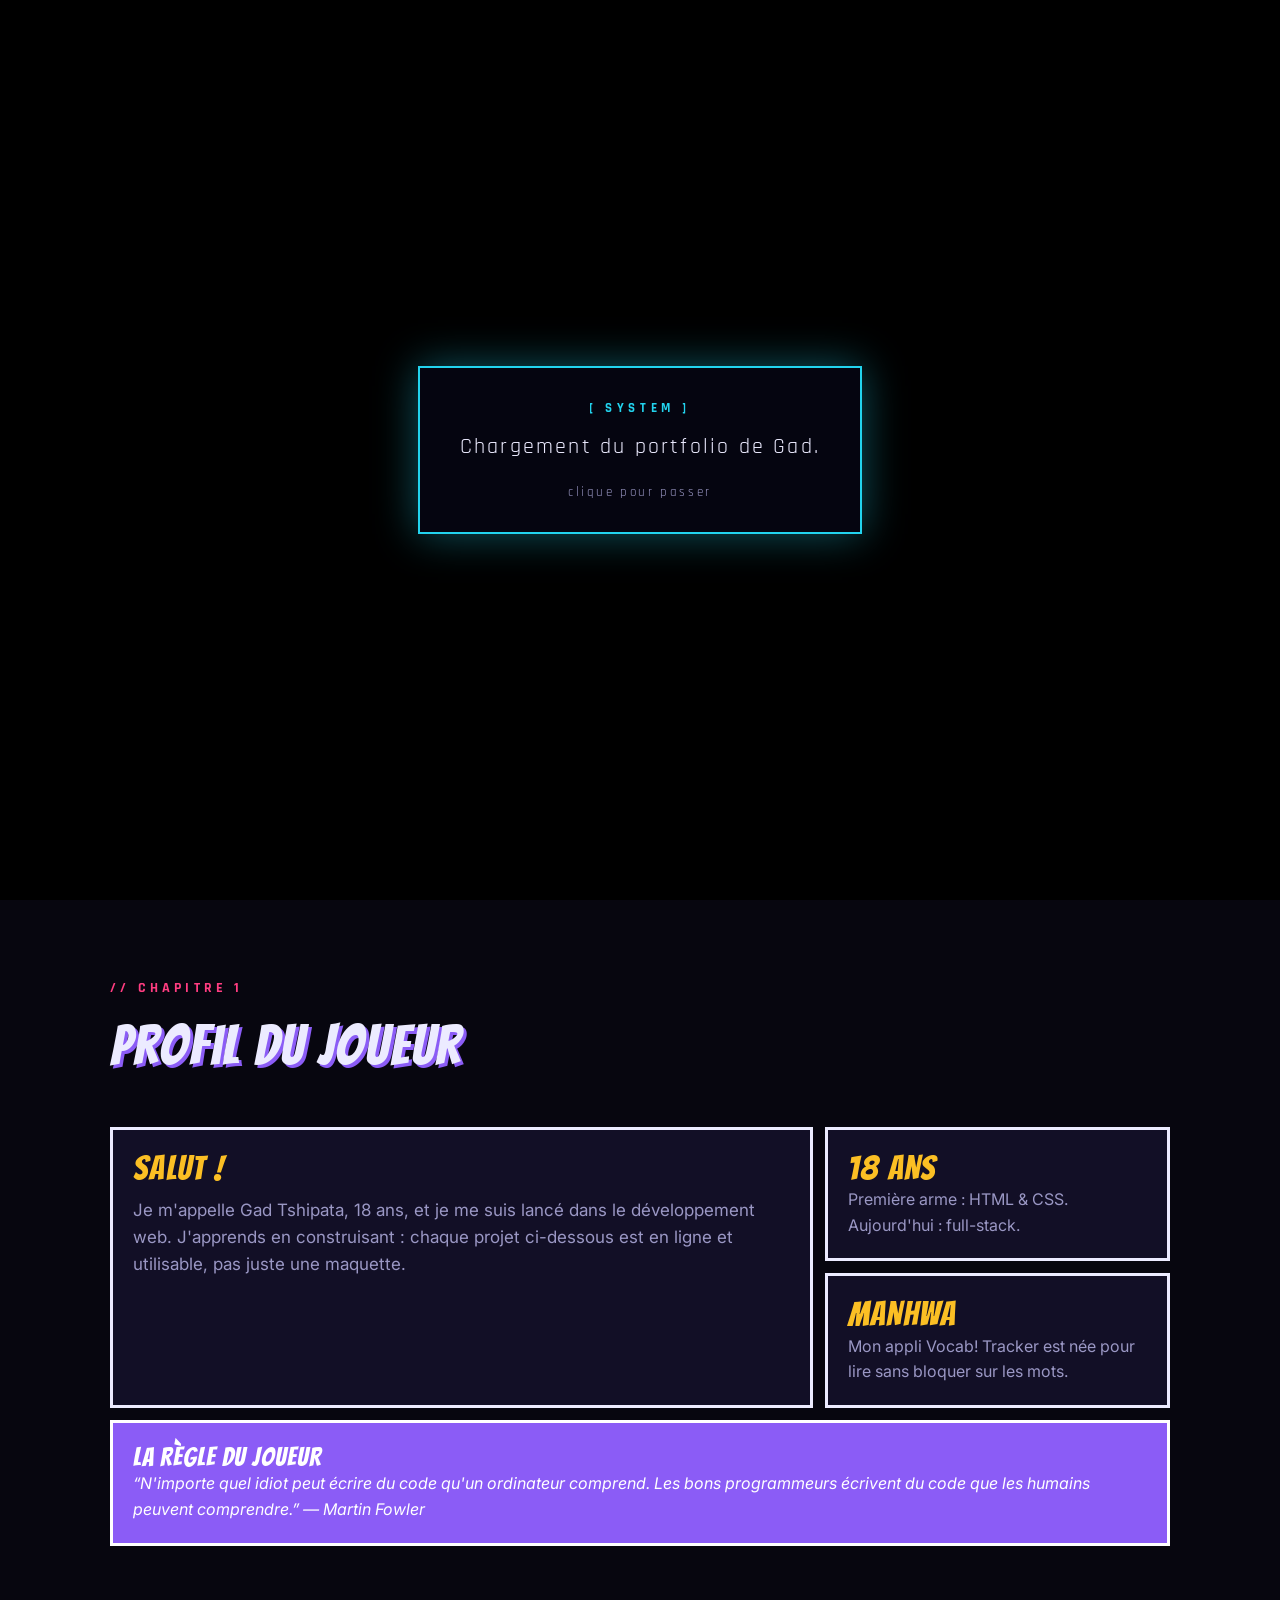
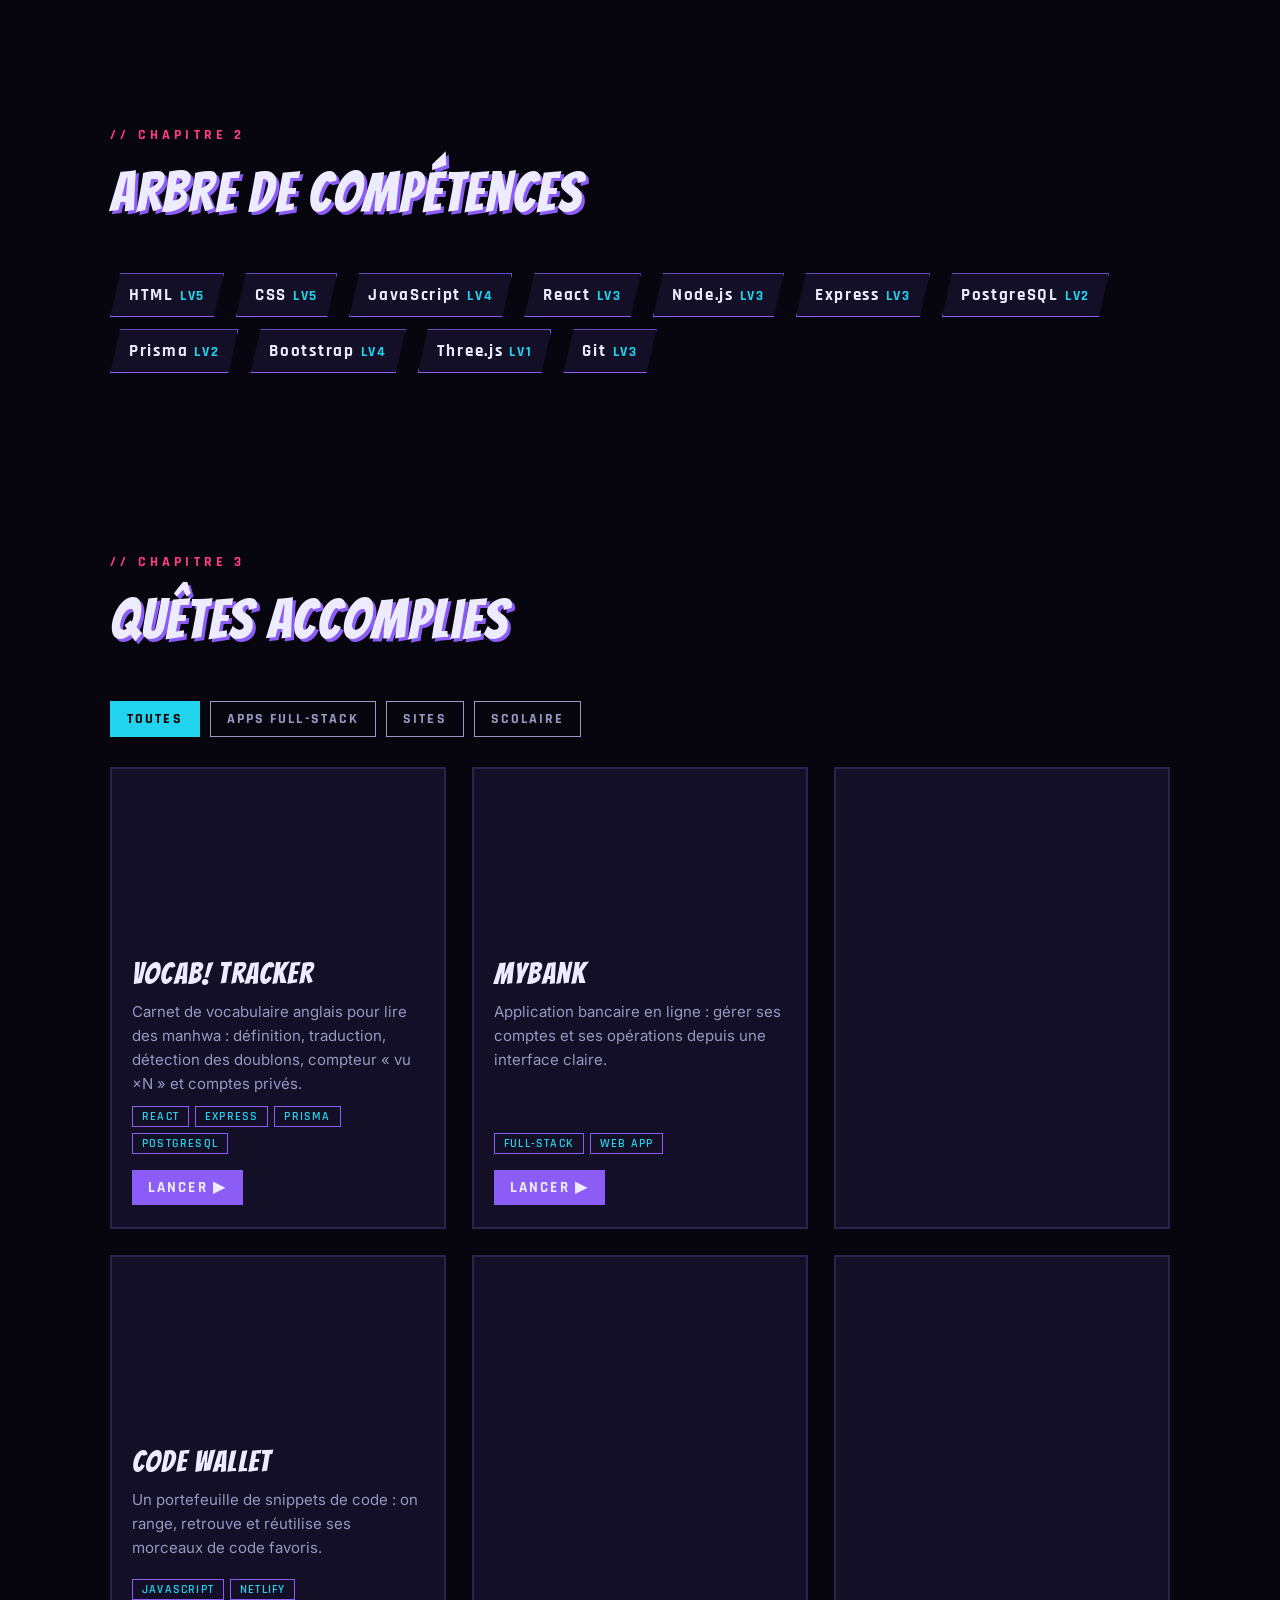
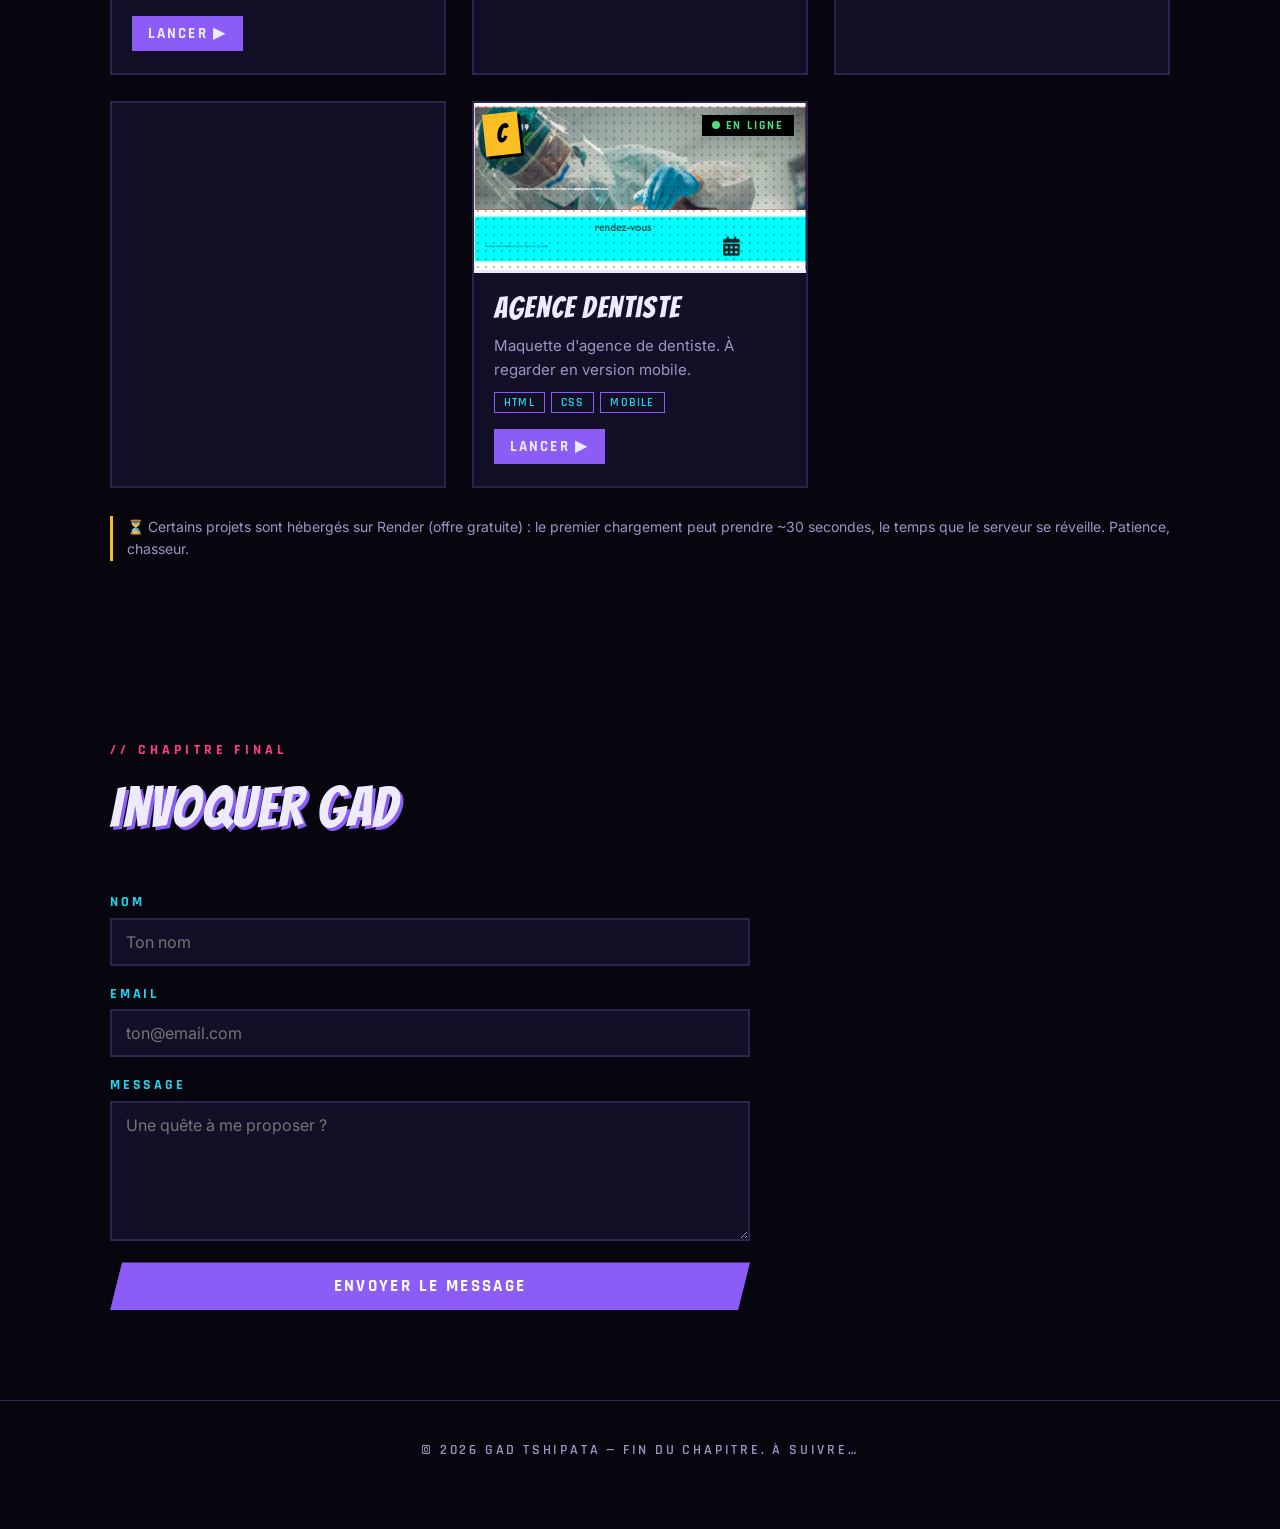
==== portfolio/index.html @ 22d986ee "Add manhwa-style portfolio with live projects Co-Authored-By: Claude Sonnet 5.5 <noreply@anthropic.c" ====
<!DOCTYPE html>
<html lang="fr">
<head>
<meta charset="UTF-8" />
<meta name="viewport" content="width=device-width, initial-scale=1" />
<title>Gad Tshipata — Portfolio</title>
<meta name="description" content="Portfolio de Gad Tshipata, développeur web. Projets en ligne, version manhwa." />
<link rel="preconnect" href="https://fonts.googleapis.com" />
<link href="https://fonts.googleapis.com/css2?family=Bangers&family=Rajdhani:wght@500;600;700&family=Inter:wght@400;500;600&display=swap" rel="stylesheet" />
<style>
:root{
  --bg:#07060f; --bg2:#0d0b1c; --panel:#120f26;
  --violet:#8b5cf6; --cyan:#22d3ee; --pink:#ff3d81; --gold:#fbbf24;
  --ink:#ecebff; --mute:#9a97c4;
  --sfx:'Bangers',cursive; --hud:'Rajdhani',sans-serif; --body:'Inter',system-ui,sans-serif;
}
*{box-sizing:border-box;margin:0;padding:0}
html{scroll-behavior:smooth}
body{background:var(--bg);color:var(--ink);font-family:var(--body);line-height:1.6;overflow-x:hidden}
body::before{ /* halftone */
  content:"";position:fixed;inset:0;z-index:0;pointer-events:none;opacity:.5;
  background:radial-gradient(circle,rgba(139,92,246,.22) 1.2px,transparent 1.6px) 0 0/16px 16px;
  mask-image:radial-gradient(ellipse at 80% 0%,#000,transparent 65%);
  -webkit-mask-image:radial-gradient(ellipse at 80% 0%,#000,transparent 65%);
}
a{color:inherit;text-decoration:none}
main,header,footer{position:relative;z-index:1}
.wrap{max-width:1100px;margin:0 auto;padding:0 20px}

/* XP bar */
#xp{position:fixed;top:0;left:0;height:4px;width:0;z-index:100;background:linear-gradient(90deg,var(--violet),var(--cyan),var(--pink));box-shadow:0 0 12px var(--cyan)}
#lvl{position:fixed;right:14px;bottom:14px;z-index:100;font:700 14px var(--hud);letter-spacing:.1em;padding:6px 12px;background:var(--panel);border:1px solid var(--violet);color:var(--cyan);clip-path:polygon(8px 0,100% 0,100% calc(100% - 8px),calc(100% - 8px) 100%,0 100%,0 8px)}

/* nav */
nav{position:sticky;top:0;z-index:90;backdrop-filter:blur(10px);background:rgba(7,6,15,.75);border-bottom:1px solid rgba(139,92,246,.3)}
nav .wrap{display:flex;justify-content:space-between;align-items:center;height:60px}
.logo{font-family:var(--sfx);font-size:26px;letter-spacing:.05em;color:var(--cyan);text-shadow:2px 2px 0 var(--pink)}
nav ul{display:flex;gap:22px;list-style:none;font:600 15px var(--hud);letter-spacing:.12em;text-transform:uppercase}
nav ul a{color:var(--mute);transition:.2s;padding:4px 0;border-bottom:2px solid transparent}
nav ul a:hover,nav ul a.on{color:var(--ink);border-color:var(--cyan)}
#burger{display:none;background:none;border:1px solid var(--violet);color:var(--ink);padding:6px 12px;font:700 14px var(--hud);cursor:pointer}
@media(max-width:760px){
  #burger{display:block}
  nav ul{display:none;position:absolute;top:60px;left:0;right:0;flex-direction:column;gap:0;background:var(--bg2);border-bottom:1px solid var(--violet)}
  nav ul.open{display:flex}
  nav ul li a{display:block;padding:14px 20px}
}

/* hero */
.hero{min-height:92vh;display:grid;align-items:center;position:relative;overflow:hidden;padding:60px 0}
.speed{position:absolute;inset:-20%;z-index:0;opacity:.35;
  background:repeating-conic-gradient(from 0deg at 70% 45%,transparent 0 3deg,rgba(34,211,238,.18) 3deg 3.6deg,transparent 3.6deg 8deg);
  mask-image:radial-gradient(circle at 70% 45%,transparent 12%,#000 60%);
  -webkit-mask-image:radial-gradient(circle at 70% 45%,transparent 12%,#000 60%);
  animation:spin 90s linear infinite}
@keyframes spin{to{transform:rotate(360deg)}}
.hero .wrap{display:grid;grid-template-columns:1.15fr .85fr;gap:40px;align-items:center;position:relative;z-index:1}
@media(max-width:860px){.hero .wrap{grid-template-columns:1fr}}
.sys{font:700 14px var(--hud);letter-spacing:.2em;color:var(--cyan);margin-bottom:14px;min-height:22px}
.sys::after{content:"▌";animation:blink 1s steps(2) infinite}
@keyframes blink{50%{opacity:0}}
h1{font-family:var(--sfx);font-weight:400;font-size:clamp(44px,8vw,96px);line-height:.95;letter-spacing:.02em;
  text-shadow:4px 4px 0 var(--violet),8px 8px 0 rgba(255,61,129,.6);transform:skew(-4deg)}
h1 em{font-style:normal;color:var(--gold)}
.lead{margin:22px 0 28px;color:var(--mute);font-size:18px;max-width:520px}
.lead b{color:var(--ink)}
.btns{display:flex;gap:14px;flex-wrap:wrap}
.btn{font:700 17px var(--hud);letter-spacing:.14em;text-transform:uppercase;padding:13px 26px;cursor:pointer;border:0;display:inline-block;
  background:var(--violet);color:#fff;clip-path:polygon(12px 0,100% 0,calc(100% - 12px) 100%,0 100%);transition:.2s;position:relative}
.btn:hover{background:var(--pink);transform:translateY(-3px) skew(-3deg)}
.btn.ghost{background:transparent;color:var(--cyan);box-shadow:inset 0 0 0 2px var(--cyan)}
.btn.ghost:hover{background:var(--cyan);color:#000}

/* status window */
.win{background:linear-gradient(160deg,rgba(18,15,38,.95),rgba(10,8,24,.95));border:2px solid var(--cyan);padding:22px;position:relative;
  box-shadow:0 0 30px rgba(34,211,238,.25),inset 0 0 30px rgba(34,211,238,.06);
  clip-path:polygon(18px 0,100% 0,100% calc(100% - 18px),calc(100% - 18px) 100%,0 100%,0 18px)}
.win h3{font:700 15px var(--hud);letter-spacing:.3em;color:var(--cyan);text-align:center;border-bottom:1px solid rgba(34,211,238,.4);padding-bottom:10px;margin-bottom:16px}
.row{display:flex;justify-content:space-between;font:600 16px var(--hud);letter-spacing:.08em;margin:6px 0}
.row span:first-child{color:var(--mute)}
.bar{height:8px;background:#1b1736;margin:4px 0 12px;position:relative;overflow:hidden}
.bar i{position:absolute;inset:0;width:0;background:linear-gradient(90deg,var(--violet),var(--cyan));transition:width 1.4s cubic-bezier(.2,.8,.2,1)}
.win.in .bar i{width:var(--w)}
.rank{position:absolute;top:-2px;right:-2px;background:var(--gold);color:#000;font-family:var(--sfx);font-size:22px;padding:2px 14px 0 20px;clip-path:polygon(10px 0,100% 0,100% 100%,0 100%)}

/* sections */
section{padding:90px 0;position:relative}
.tag{font:700 14px var(--hud);letter-spacing:.3em;color:var(--pink);text-transform:uppercase}
h2{font-family:var(--sfx);font-weight:400;font-size:clamp(34px,5vw,56px);letter-spacing:.03em;margin:4px 0 36px;transform:skew(-3deg);display:inline-block;
  text-shadow:3px 3px 0 var(--violet)}
.reveal{opacity:0;transform:translateY(40px);transition:opacity .7s,transform .7s}
.reveal.in{opacity:1;transform:none}

/* about panel */
.manga{display:grid;grid-template-columns:repeat(6,1fr);grid-auto-rows:minmax(110px,auto);gap:12px}
.pan{background:var(--panel);border:3px solid var(--ink);padding:20px;position:relative;transition:.25s}
.pan:hover{transform:rotate(-.8deg) scale(1.02);border-color:var(--cyan);z-index:2}
.pan.a{grid-column:span 4;grid-row:span 2}
.pan.b{grid-column:span 2}
.pan.c{grid-column:span 2}
.pan.d{grid-column:span 6;background:var(--violet);border-color:#fff}
.pan .sfx{font-family:var(--sfx);font-size:34px;color:var(--gold);letter-spacing:.04em;line-height:1.1}
.pan.d .sfx{color:#fff}
.pan p{color:var(--mute)}
.pan.d p{color:#fff}
.pan.a p{margin-top:10px;font-size:17px}
@media(max-width:760px){.pan.a,.pan.b,.pan.c,.pan.d{grid-column:span 6}}
#quote{font-style:italic}

/* skills */
.skills{display:flex;flex-wrap:wrap;gap:12px}
.sk{font:700 17px var(--hud);letter-spacing:.1em;padding:10px 18px;background:var(--panel);border:1px solid var(--violet);cursor:default;transition:.2s;
  clip-path:polygon(10px 0,100% 0,calc(100% - 10px) 100%,0 100%)}
.sk:hover{background:var(--violet);transform:translateY(-4px) rotate(-2deg);box-shadow:0 8px 0 var(--pink)}
.sk small{color:var(--cyan);margin-left:6px}

/* quests */
.filters{display:flex;gap:10px;flex-wrap:wrap;margin-bottom:30px}
.f{font:700 14px var(--hud);letter-spacing:.15em;text-transform:uppercase;padding:8px 16px;background:none;color:var(--mute);border:1px solid var(--mute);cursor:pointer;transition:.2s}
.f.on,.f:hover{color:#000;background:var(--cyan);border-color:var(--cyan)}
.grid{display:grid;grid-template-columns:repeat(auto-fill,minmax(310px,1fr));gap:26px}
.card{background:var(--panel);border:2px solid #2a2450;position:relative;display:flex;flex-direction:column;transition:transform .15s,border-color .3s,box-shadow .3s;transform-style:preserve-3d}
.card:hover{border-color:var(--cyan);box-shadow:0 0 0 2px var(--cyan),10px 10px 0 var(--violet)}
.card.hide{display:none}
.shot{height:170px;position:relative;overflow:hidden;background:linear-gradient(135deg,var(--c1),var(--c2));display:grid;place-items:center;border-bottom:3px solid var(--ink)}
.shot img{width:100%;height:100%;object-fit:cover;object-position:top;transition:transform .5s}
.card:hover .shot img{transform:scale(1.08)}
.shot .big{font-family:var(--sfx);font-size:72px;color:rgba(255,255,255,.9);text-shadow:4px 4px 0 rgba(0,0,0,.35);transform:skew(-6deg);padding:0 10px;text-align:center;line-height:1}
.shot::after{content:"";position:absolute;inset:0;background:radial-gradient(circle,rgba(0,0,0,.25) 1.2px,transparent 1.6px) 0 0/8px 8px;pointer-events:none}
.rk{position:absolute;top:10px;left:10px;z-index:2;font-family:var(--sfx);font-size:26px;background:var(--gold);color:#000;padding:0 12px;transform:rotate(-6deg);box-shadow:3px 3px 0 #000}
.live{position:absolute;top:12px;right:12px;z-index:2;font:700 12px var(--hud);letter-spacing:.15em;background:#000;color:#4ade80;padding:3px 10px;display:flex;gap:6px;align-items:center}
.live::before{content:"";width:8px;height:8px;border-radius:50%;background:#4ade80;animation:pulse 1.4s infinite}
@keyframes pulse{50%{box-shadow:0 0 0 6px rgba(74,222,128,0);opacity:.5}}
.body{padding:18px 20px 22px;display:flex;flex-direction:column;gap:10px;flex:1}
.body h3{font-family:var(--sfx);font-weight:400;font-size:30px;letter-spacing:.04em;line-height:1.1}
.body p{color:var(--mute);font-size:15px;flex:1}
.chips{display:flex;gap:6px;flex-wrap:wrap}
.chips span{font:600 12px var(--hud);letter-spacing:.1em;padding:2px 9px;border:1px solid var(--violet);color:var(--cyan);text-transform:uppercase}
.go{display:flex;gap:10px;margin-top:6px;flex-wrap:wrap}
.go a{font:700 15px var(--hud);letter-spacing:.14em;text-transform:uppercase;padding:8px 16px;background:var(--violet);transition:.2s}
.go a:hover{background:var(--pink);transform:translateY(-2px)}
.go a.alt{background:transparent;box-shadow:inset 0 0 0 1px var(--mute);color:var(--mute)}
.go a.alt:hover{color:#fff;box-shadow:inset 0 0 0 1px var(--cyan)}
.warn{margin-top:28px;color:var(--mute);font-size:14px;border-left:3px solid var(--gold);padding-left:14px}

/* contact */
form{display:grid;gap:14px;max-width:640px}
label{font:700 14px var(--hud);letter-spacing:.2em;text-transform:uppercase;color:var(--cyan)}
input,textarea{width:100%;background:var(--panel);border:2px solid #2a2450;color:var(--ink);padding:12px 14px;font:16px var(--body);margin-top:4px;transition:.2s}
input:focus,textarea:focus{outline:none;border-color:var(--pink);box-shadow:4px 4px 0 var(--violet)}
textarea{min-height:140px;resize:vertical}

footer{padding:40px 0 70px;text-align:center;color:var(--mute);font:600 14px var(--hud);letter-spacing:.2em;border-top:1px solid rgba(139,92,246,.3)}

/* intro */
#intro{position:fixed;inset:0;z-index:200;background:#000;display:grid;place-items:center;transition:opacity .6s,visibility .6s;cursor:pointer}
#intro.off{opacity:0;visibility:hidden}
#intro .box{border:2px solid var(--cyan);padding:30px 40px;max-width:92vw;text-align:center;font-family:var(--hud);box-shadow:0 0 40px rgba(34,211,238,.4);background:#050510}
#intro .box b{display:block;font-size:13px;letter-spacing:.35em;color:var(--cyan);margin-bottom:12px}
#intro .box p{font-size:22px;letter-spacing:.1em;min-height:34px}
#intro .box small{display:block;margin-top:16px;color:var(--mute);letter-spacing:.2em;font-size:13px}

/* SFX pop & cursor trail */
.pop{position:fixed;z-index:150;pointer-events:none;font-family:var(--sfx);font-size:34px;color:var(--gold);text-shadow:2px 2px 0 var(--pink);animation:pop .8s forwards}
@keyframes pop{0%{transform:translate(-50%,-50%) scale(.3) rotate(-15deg);opacity:1}60%{transform:translate(-50%,-90%) scale(1.3) rotate(8deg)}100%{transform:translate(-50%,-140%) scale(1) rotate(0);opacity:0}}
@media(prefers-reduced-motion:reduce){*{animation:none!important;transition:none!important}.reveal{opacity:1;transform:none}.bar i{width:var(--w)}}
</style>
</head>
<body>

<div id="intro"><div class="box"><b>[ SYSTEM ]</b><p id="introTxt"></p><small>clique pour passer</small></div></div>
<div id="xp"></div>
<div id="lvl">LV. 1</div>

<nav>
  <div class="wrap">
    <a href="#top" class="logo">GAD</a>
    <button id="burger" aria-label="Menu">MENU</button>
    <ul id="menu">
      <li><a href="#about">Profil</a></li>
      <li><a href="#skills">Skills</a></li>
      <li><a href="#quests">Quêtes</a></li>
      <li><a href="#contact">Contact</a></li>
    </ul>
  </div>
</nav>

<header class="hero" id="top">
  <div class="speed"></div>
  <div class="wrap">
    <div>
      <div class="sys" id="sys"></div>
      <h1>Je suis <em>Gad</em>,<br>dev web<br>en <span id="swap">évolution</span></h1>
      <p class="lead">18 ans, développeur web. Je construis des apps <b>React / Node</b> qui tournent vraiment en ligne — et je lis des manhwa entre deux commits.</p>
      <div class="btns">
        <a href="#quests" class="btn">Voir mes quêtes</a>
        <a href="cv/gad.pdf" download class="btn ghost">Télécharger mon CV</a>
      </div>
    </div>
    <aside class="win" id="status">
      <div class="rank">RANK D</div>
      <h3>[ STATUS ]</h3>
      <div class="row"><span>NOM</span><span>Gad Tshipata</span></div>
      <div class="row"><span>CLASSE</span><span>Web Developer</span></div>
      <div class="row"><span>TITRE</span><span>Chasseur de bugs</span></div>
      <div class="row"><span>NIVEAU</span><span id="lvTxt">1</span></div>
      <hr style="border:0;border-top:1px solid rgba(34,211,238,.3);margin:12px 0">
      <div class="row"><span>FRONT-END</span><span>78</span></div><div class="bar"><i style="--w:78%"></i></div>
      <div class="row"><span>BACK-END</span><span>62</span></div><div class="bar"><i style="--w:62%"></i></div>
      <div class="row"><span>DESIGN</span><span>70</span></div><div class="bar"><i style="--w:70%"></i></div>
      <div class="row"><span>ANGLAIS (manhwa)</span><span>85</span></div><div class="bar"><i style="--w:85%"></i></div>
    </aside>
  </div>
</header>

<main>
<section id="about">
  <div class="wrap">
    <div class="tag reveal">// Chapitre 1</div>
    <h2 class="reveal">Profil du joueur</h2>
    <div class="manga reveal">
      <div class="pan a">
        <div class="sfx">SALUT !</div>
        <p>Je m'appelle Gad Tshipata, 18 ans, et je me suis lancé dans le développement web. J'apprends en construisant : chaque projet ci-dessous est en ligne et utilisable, pas juste une maquette.</p>
      </div>
      <div class="pan b"><div class="sfx">18 ANS</div><p>Première arme : HTML & CSS. Aujourd'hui : full-stack.</p></div>
      <div class="pan c"><div class="sfx">MANHWA</div><p>Mon appli Vocab! Tracker est née pour lire sans bloquer sur les mots.</p></div>
      <div class="pan d"><div class="sfx" style="font-size:26px">LA RÈGLE DU JOUEUR</div><p id="quote">“N'importe quel idiot peut écrire du code qu'un ordinateur comprend. Les bons programmeurs écrivent du code que les humains peuvent comprendre.” — Martin Fowler</p></div>
    </div>
  </div>
</section>

<section id="skills">
  <div class="wrap">
    <div class="tag reveal">// Chapitre 2</div>
    <h2 class="reveal">Arbre de compétences</h2>
    <div class="skills reveal">
      <span class="sk">HTML<small>LV5</small></span>
      <span class="sk">CSS<small>LV5</small></span>
      <span class="sk">JavaScript<small>LV4</small></span>
      <span class="sk">React<small>LV3</small></span>
      <span class="sk">Node.js<small>LV3</small></span>
      <span class="sk">Express<small>LV3</small></span>
      <span class="sk">PostgreSQL<small>LV2</small></span>
      <span class="sk">Prisma<small>LV2</small></span>
      <span class="sk">Bootstrap<small>LV4</small></span>
      <span class="sk">Three.js<small>LV1</small></span>
      <span class="sk">Git<small>LV3</small></span>
    </div>
  </div>
</section>

<section id="quests">
  <div class="wrap">
    <div class="tag reveal">// Chapitre 3</div>
    <h2 class="reveal">Quêtes accomplies</h2>
    <div class="filters reveal" id="filters">
      <button class="f on" data-f="all">Toutes</button>
      <button class="f" data-f="app">Apps full-stack</button>
      <button class="f" data-f="site">Sites</button>
      <button class="f" data-f="school">Scolaire</button>
    </div>
    <div class="grid" id="grid"></div>
    <p class="warn">⏳ Certains projets sont hébergés sur Render (offre gratuite) : le premier chargement peut prendre ~30 secondes, le temps que le serveur se réveille. Patience, chasseur.</p>
  </div>
</section>

<section id="contact">
  <div class="wrap">
    <div class="tag reveal">// Chapitre final</div>
    <h2 class="reveal">Invoquer Gad</h2>
    <form class="reveal" id="form">
      <div><label for="n">Nom</label><input id="n" required placeholder="Ton nom" /></div>
      <div><label for="m">Email</label><input id="m" type="email" required placeholder="ton@email.com" /></div>
      <div><label for="t">Message</label><textarea id="t" required placeholder="Une quête à me proposer ?"></textarea></div>
      <button class="btn" type="submit">Envoyer le message</button>
    </form>
  </div>
</section>
</main>

<footer>© 2026 GAD TSHIPATA — FIN DU CHAPITRE. À SUIVRE…</footer>

<script>
/* ---- DATA : ajoute un projet ici ---- */
const PROJECTS=[
  {name:"Vocab! Tracker",rank:"A",cat:"app",c:["#7c3aed","#22d3ee"],big:"VOCAB!",
   desc:"Carnet de vocabulaire anglais pour lire des manhwa : définition, traduction, détection des doublons, compteur « vu ×N » et comptes privés.",
   tags:["React","Express","Prisma","PostgreSQL"],live:"https://vocab-tracker-jejp.onrender.com"},
  {name:"myBank",rank:"A",cat:"app",c:["#0ea5e9","#1e3a8a"],big:"MYBANK",
   desc:"Application bancaire en ligne : gérer ses comptes et ses opérations depuis une interface claire.",
   tags:["Full-stack","Web app"],live:"https://mybank-iq0a.onrender.com"},
  {name:"RecetteBuddy",rank:"A",cat:"app",c:["#f97316","#ff3d81"],big:"RECETTE\nBUDDY",
   desc:"Mon projet final 2025 : une appli de recettes pour cuisiner avec un compagnon de route.",
   tags:["Projet final","Web app"],live:"https://projetfinal2025.onrender.com"},
  {name:"Code Wallet",rank:"B",cat:"app",c:["#10b981","#064e3b"],big:"SNIP\nBOX",
   desc:"Un portefeuille de snippets de code : on range, retrouve et réutilise ses morceaux de code favoris.",
   tags:["JavaScript","Netlify"],live:"https://snipboxee.netlify.app/"},
  {name:"Boutique Pierre de Maere",rank:"B",cat:"site",c:["#ec4899","#4c1d95"],big:"SHOP",
   desc:"Site de boutique pour l'artiste Pierre de Maere : vitrine produits au look soigné.",
   tags:["HTML","CSS","JS","Netlify"],live:"https://site-www.netlify.app/"},
  {name:"Projet Bootstrap",rank:"C",cat:"school",img:"img/boostrap.png",
   desc:"Premier donjon : une page responsive construite avec Bootstrap en cours.",
   tags:["Bootstrap","Responsive"],live:"https://projet-boostrap-gad.netlify.app/"},
  {name:"Projet Grid",rank:"C",cat:"school",img:"img/grid.png",
   desc:"Mise en page CSS Grid. À regarder en version desktop.",
   tags:["CSS Grid"],live:"https://dossier-grid-gad.netlify.app/"},
  {name:"Agence Dentiste",rank:"C",cat:"school",img:"img/dentist.png",
   desc:"Maquette d'agence de dentiste. À regarder en version mobile.",
   tags:["HTML","CSS","Mobile"],live:"https://dossie-dentiste.netlify.app/"}
];
const $=s=>document.querySelector(s), $$=s=>[...document.querySelectorAll(s)];

/* cards */
const grid=$('#grid');
grid.innerHTML=PROJECTS.map(p=>`
<article class="card reveal" data-cat="${p.cat}" style="${p.c?`--c1:${p.c[0]};--c2:${p.c[1]}`:''}">
  <div class="shot"><span class="rk">${p.rank}</span><span class="live">EN LIGNE</span>
    ${p.img?`<img src="${p.img}" alt="Capture de ${p.name}" loading="lazy">`:`<div class="big">${p.big.replace(/\n/g,'<br>')}</div>`}
  </div>
  <div class="body"><h3>${p.name}</h3><p>${p.desc}</p>
    <div class="chips">${p.tags.map(t=>`<span>${t}</span>`).join('')}</div>
    <div class="go"><a href="${p.live}" target="_blank" rel="noopener">Lancer ▶</a></div>
  </div>
</article>`).join('');

/* filters */
$('#filters').addEventListener('click',e=>{
  const b=e.target.closest('.f');if(!b)return;
  $$('.f').forEach(x=>x.classList.toggle('on',x===b));
  $$('.card').forEach(c=>c.classList.toggle('hide',b.dataset.f!=='all'&&c.dataset.cat!==b.dataset.f));
});

/* 3D tilt */
$$('.card').forEach(c=>{
  c.addEventListener('mousemove',e=>{const r=c.getBoundingClientRect();
    const x=(e.clientX-r.left)/r.width-.5,y=(e.clientY-r.top)/r.height-.5;
    c.style.transform=`perspective(800px) rotateY(${x*8}deg) rotateX(${-y*8}deg) translateY(-4px)`});
  c.addEventListener('mouseleave',()=>c.style.transform='');
});

/* reveal + status bars */
const io=new IntersectionObserver(es=>es.forEach(e=>{if(e.isIntersecting){e.target.classList.add('in');io.unobserve(e.target)}}),{threshold:.15});
$$('.reveal').forEach(el=>io.observe(el));
setTimeout(()=>$('#status').classList.add('in'),400);

/* typewriter helper */
function type(el,txt,speed=35){return new Promise(r=>{let i=0;el.textContent='';const t=setInterval(()=>{el.textContent+=txt[i++];if(i>=txt.length){clearInterval(t);r()}},speed)})}

/* intro */
const intro=$('#intro');
let skipped=false;
function closeIntro(){intro.classList.add('off');skipped=true;heroType()}
intro.addEventListener('click',closeIntro);
(async()=>{
  let seen=false;try{seen=sessionStorage.getItem('seen')}catch(e){}
  if(seen){intro.classList.add('off');heroType();return}
  try{sessionStorage.setItem('seen','1')}catch(e){}
  await type($('#introTxt'),'Un nouveau joueur a été détecté…',40);
  await new Promise(r=>setTimeout(r,500));
  if(!skipped)await type($('#introTxt'),'Chargement du portfolio de Gad.',40);
  await new Promise(r=>setTimeout(r,500));
  if(!skipped)closeIntro();
})();
let heroDone=false;
function heroType(){if(heroDone)return;heroDone=true;type($('#sys'),'[SYSTEM] Joueur détecté : GAD — 5 quêtes actives',28)}

/* rotating word */
const words=['évolution','mode éveillé','niveau sup','full-stack','manhwa mode'];let wi=0;
setInterval(()=>{wi=(wi+1)%words.length;$('#swap').textContent=words[wi]},2200);

/* scroll : xp, level, active nav */
const secs=$$('section[id]'),links=$$('nav ul a');
function onScroll(){
  const h=document.documentElement,p=h.scrollTop/(h.scrollHeight-h.clientHeight||1);
  $('#xp').style.width=(p*100)+'%';
  const lv=1+Math.floor(p*99);$('#lvl').textContent='LV. '+lv;$('#lvTxt').textContent=lv;
  let cur='';secs.forEach(s=>{if(s.getBoundingClientRect().top<innerHeight*.4)cur=s.id});
  links.forEach(a=>a.classList.toggle('on',a.getAttribute('href')==='#'+cur));
}
addEventListener('scroll',onScroll,{passive:true});onScroll();

/* burger */
$('#burger').onclick=()=>$('#menu').classList.toggle('open');
$$('#menu a').forEach(a=>a.onclick=()=>$('#menu').classList.remove('open'));

/* SFX on click */
const sfx=['BOOM!','ZAP!','POW!','DON!','SWISH!'];
addEventListener('click',e=>{
  if(e.target.closest('#intro,input,textarea'))return;
  const s=document.createElement('div');s.className='pop';s.textContent=sfx[Math.random()*sfx.length|0];
  s.style.left=e.clientX+'px';s.style.top=e.clientY+'px';document.body.appendChild(s);setTimeout(()=>s.remove(),800);
});

/* contact → mailto */
$('#form').addEventListener('submit',e=>{
  e.preventDefault();
  const n=$('#n').value,m=$('#m').value,t=$('#t').value;
  location.href='mailto:gadtshipata871@gmail.com?subject='+encodeURIComponent('Portfolio — message de '+n)+'&body='+encodeURIComponent(t+'\n\n'+n+' ('+m+')');
});

/* Konami */
let k=[],code='ArrowUpArrowUpArrowDownArrowDownArrowLeftArrowRightArrowLeftArrowRightba';
addEventListener('keydown',e=>{k.push(e.key);k=k.slice(-10);if(k.join('')===code){
  document.documentElement.style.filter='hue-rotate(140deg)';$('#sys').textContent='[SYSTEM] MODE SHADOW MONARCH ACTIVÉ';}});
</script>
</body>
</html>
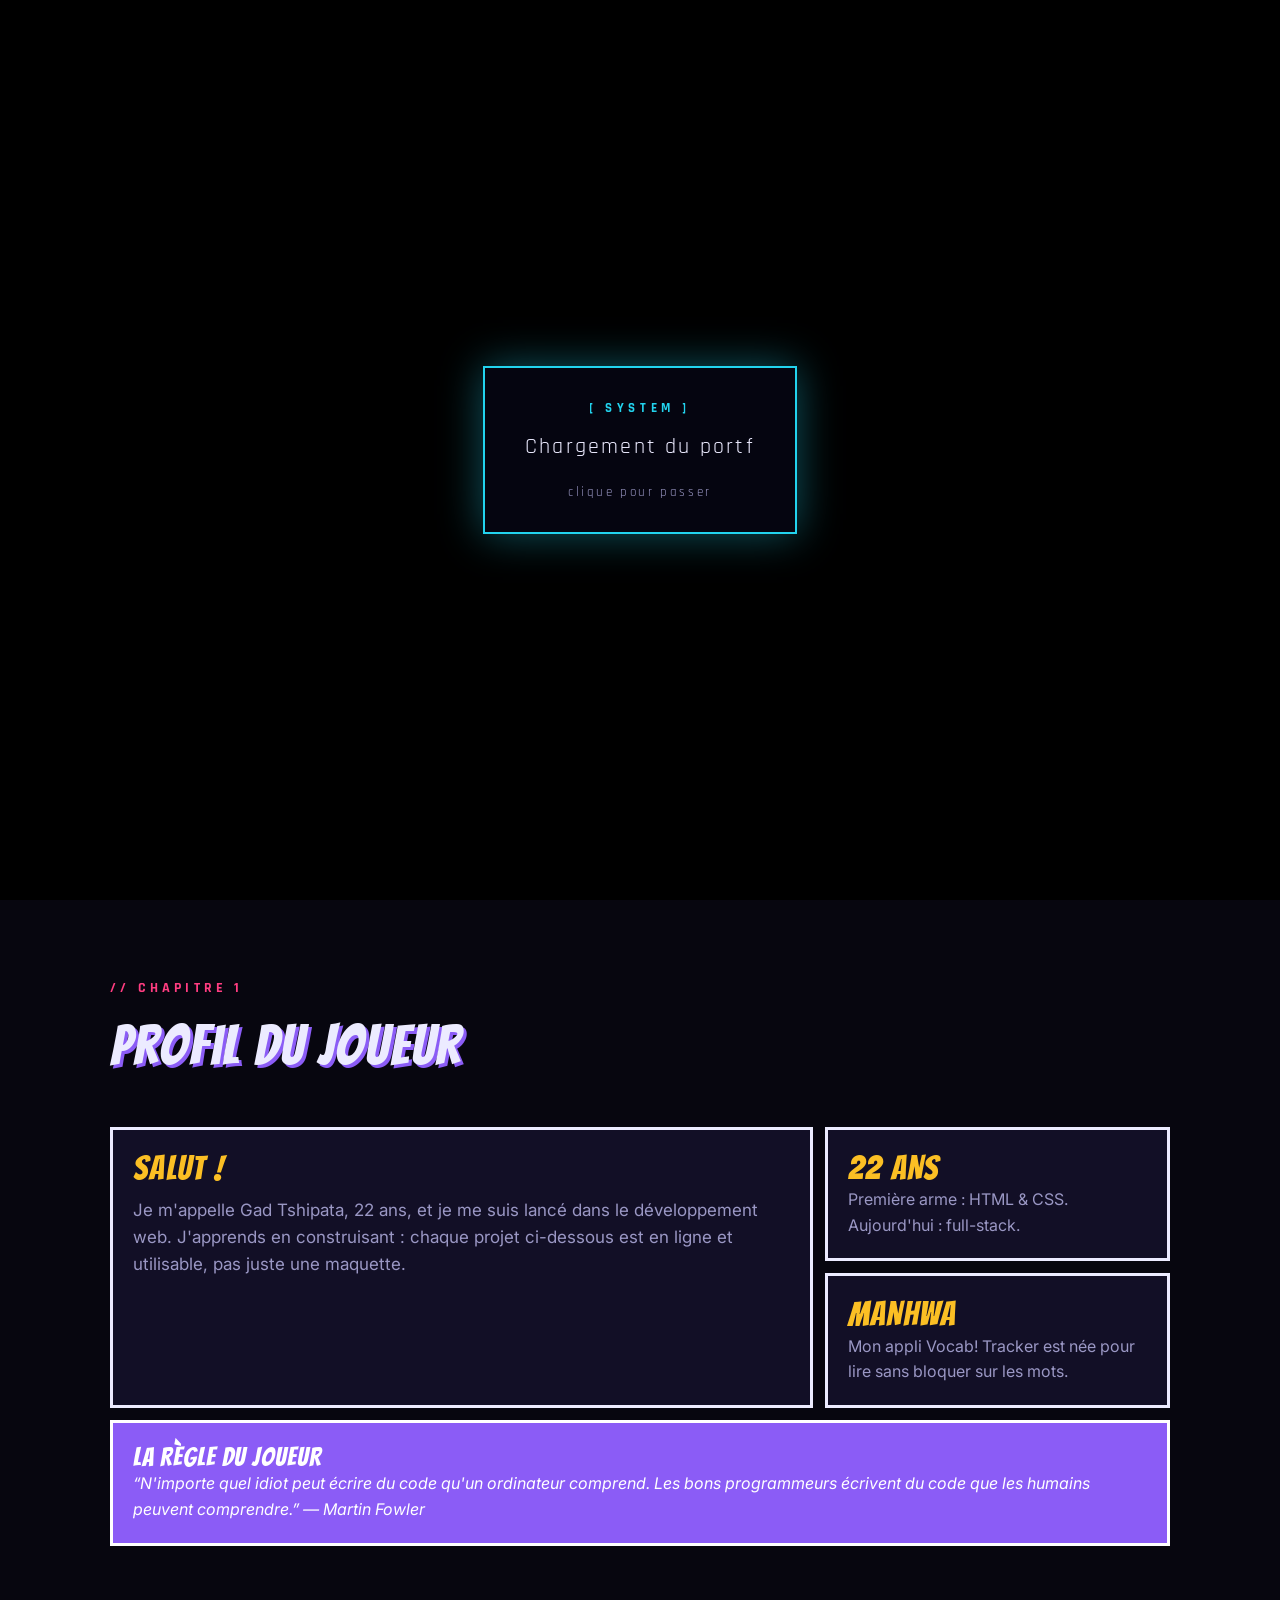
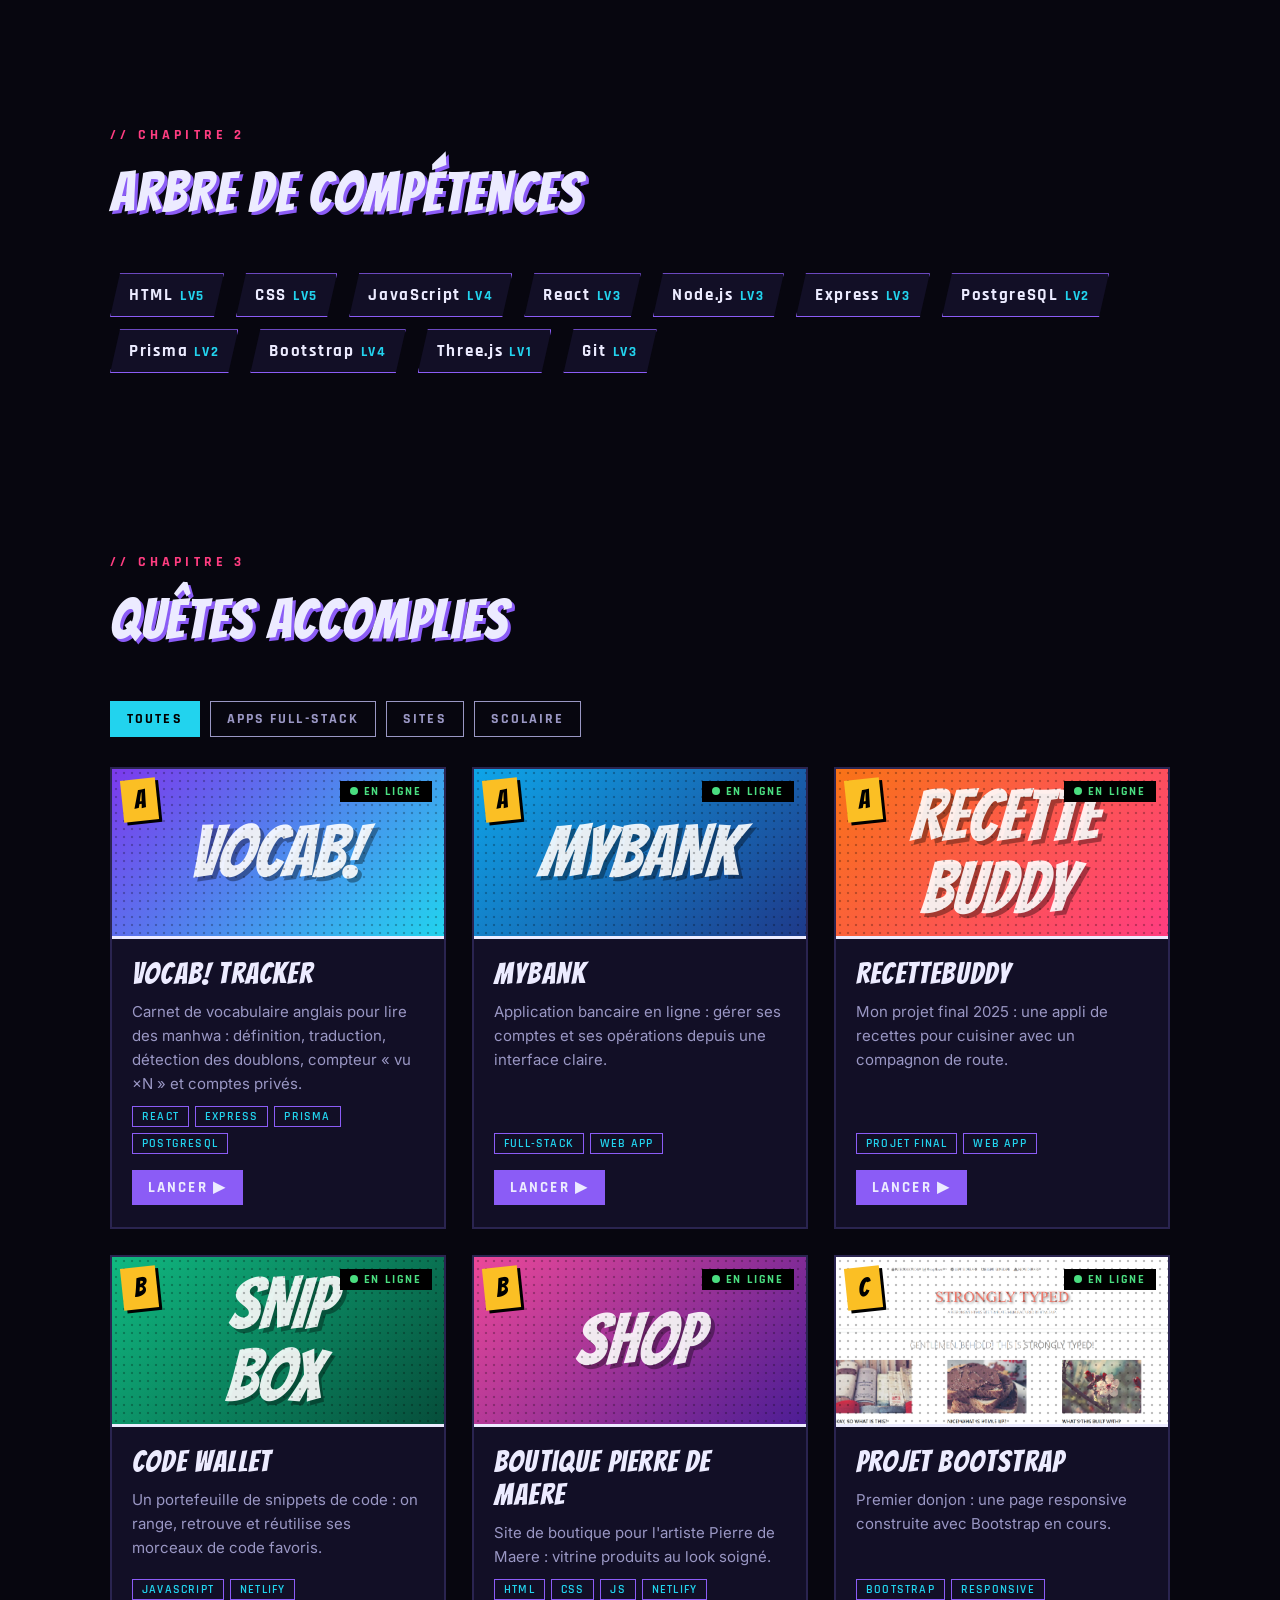
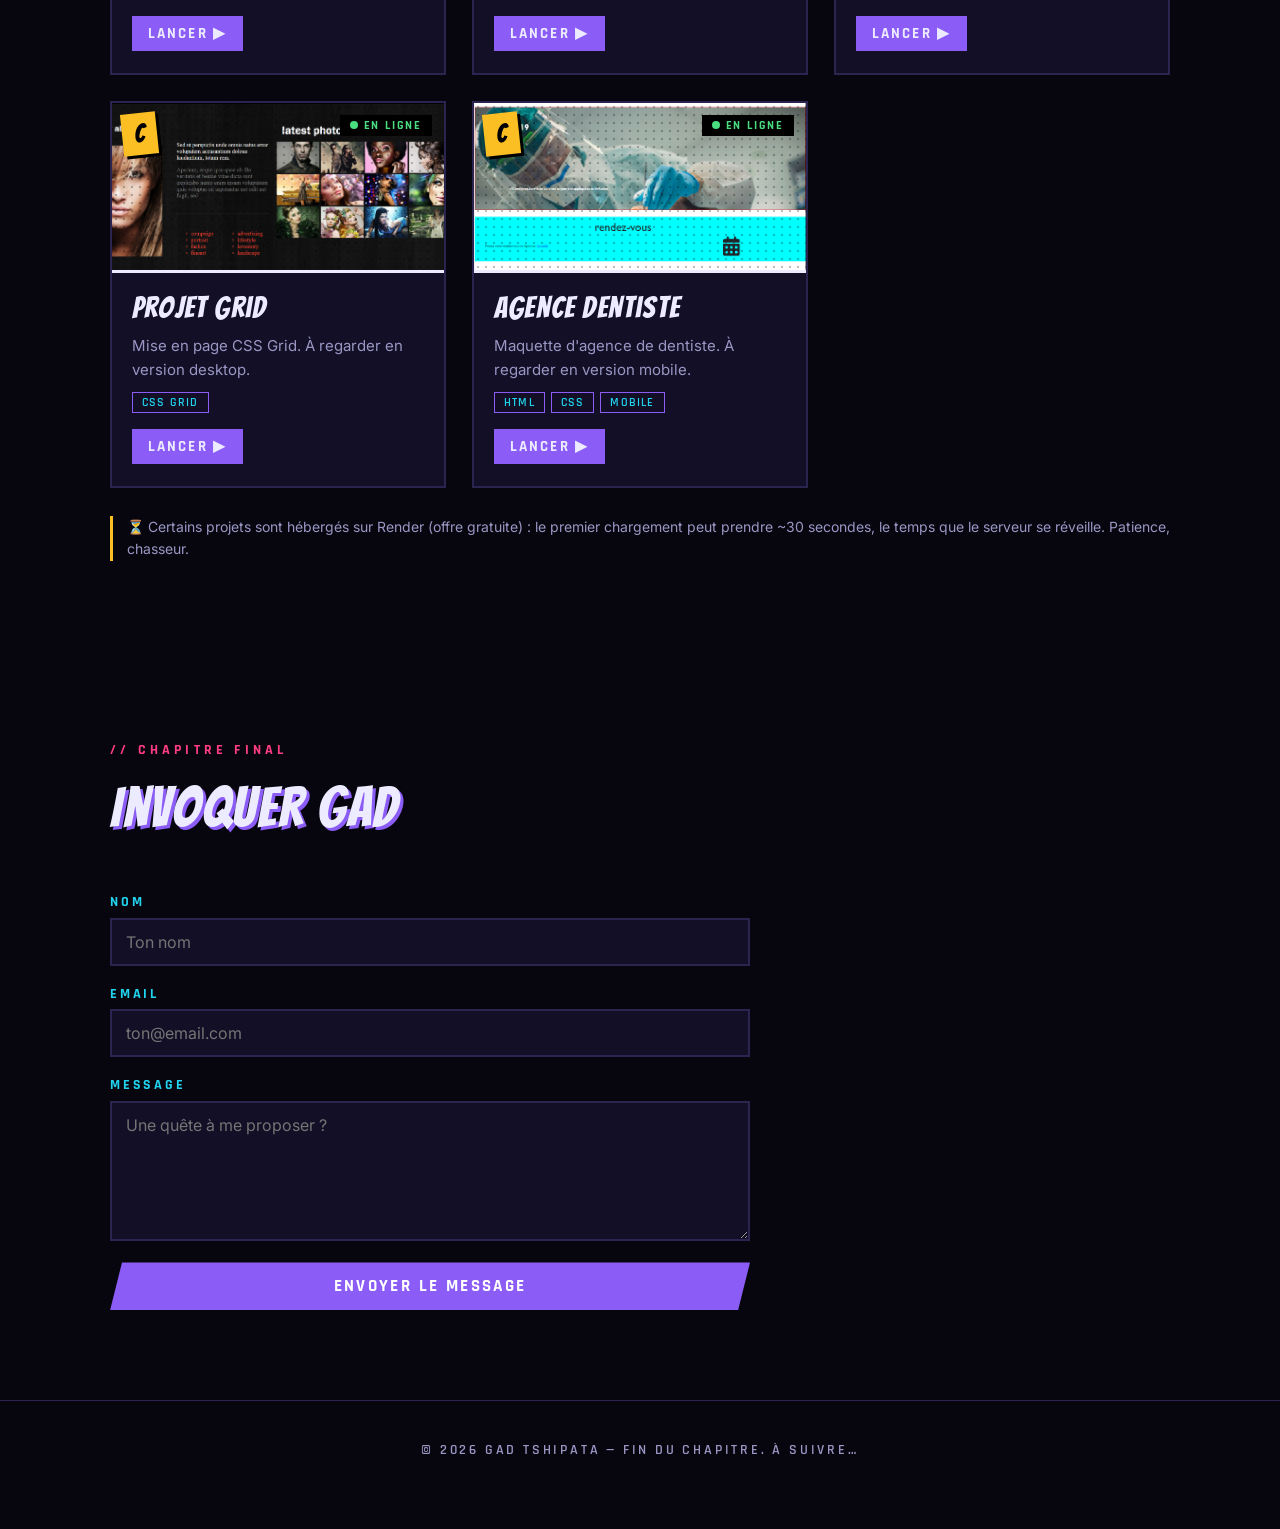
==== commit 2f209fd0: "Update age to 22 Co-Authored-By: Claude Sonnet 5.5 <noreply@anthropic.com>" ====
--- a/portfolio/index.html
+++ b/portfolio/index.html
@@ -191,7 +191,7 @@
     <div>
       <div class="sys" id="sys"></div>
       <h1>Je suis <em>Gad</em>,<br>dev web<br>en <span id="swap">évolution</span></h1>
-      <p class="lead">18 ans, développeur web. Je construis des apps <b>React / Node</b> qui tournent vraiment en ligne — et je lis des manhwa entre deux commits.</p>
+      <p class="lead">22 ans, développeur web. Je construis des apps <b>React / Node</b> qui tournent vraiment en ligne — et je lis des manhwa entre deux commits.</p>
       <div class="btns">
         <a href="#quests" class="btn">Voir mes quêtes</a>
         <a href="cv/gad.pdf" download class="btn ghost">Télécharger mon CV</a>
@@ -221,9 +221,9 @@
     <div class="manga reveal">
       <div class="pan a">
         <div class="sfx">SALUT !</div>
-        <p>Je m'appelle Gad Tshipata, 18 ans, et je me suis lancé dans le développement web. J'apprends en construisant : chaque projet ci-dessous est en ligne et utilisable, pas juste une maquette.</p>
+        <p>Je m'appelle Gad Tshipata, 22 ans, et je me suis lancé dans le développement web. J'apprends en construisant : chaque projet ci-dessous est en ligne et utilisable, pas juste une maquette.</p>
       </div>
-      <div class="pan b"><div class="sfx">18 ANS</div><p>Première arme : HTML & CSS. Aujourd'hui : full-stack.</p></div>
+      <div class="pan b"><div class="sfx">22 ANS</div><p>Première arme : HTML & CSS. Aujourd'hui : full-stack.</p></div>
       <div class="pan c"><div class="sfx">MANHWA</div><p>Mon appli Vocab! Tracker est née pour lire sans bloquer sur les mots.</p></div>
       <div class="pan d"><div class="sfx" style="font-size:26px">LA RÈGLE DU JOUEUR</div><p id="quote">“N'importe quel idiot peut écrire du code qu'un ordinateur comprend. Les bons programmeurs écrivent du code que les humains peuvent comprendre.” — Martin Fowler</p></div>
     </div>
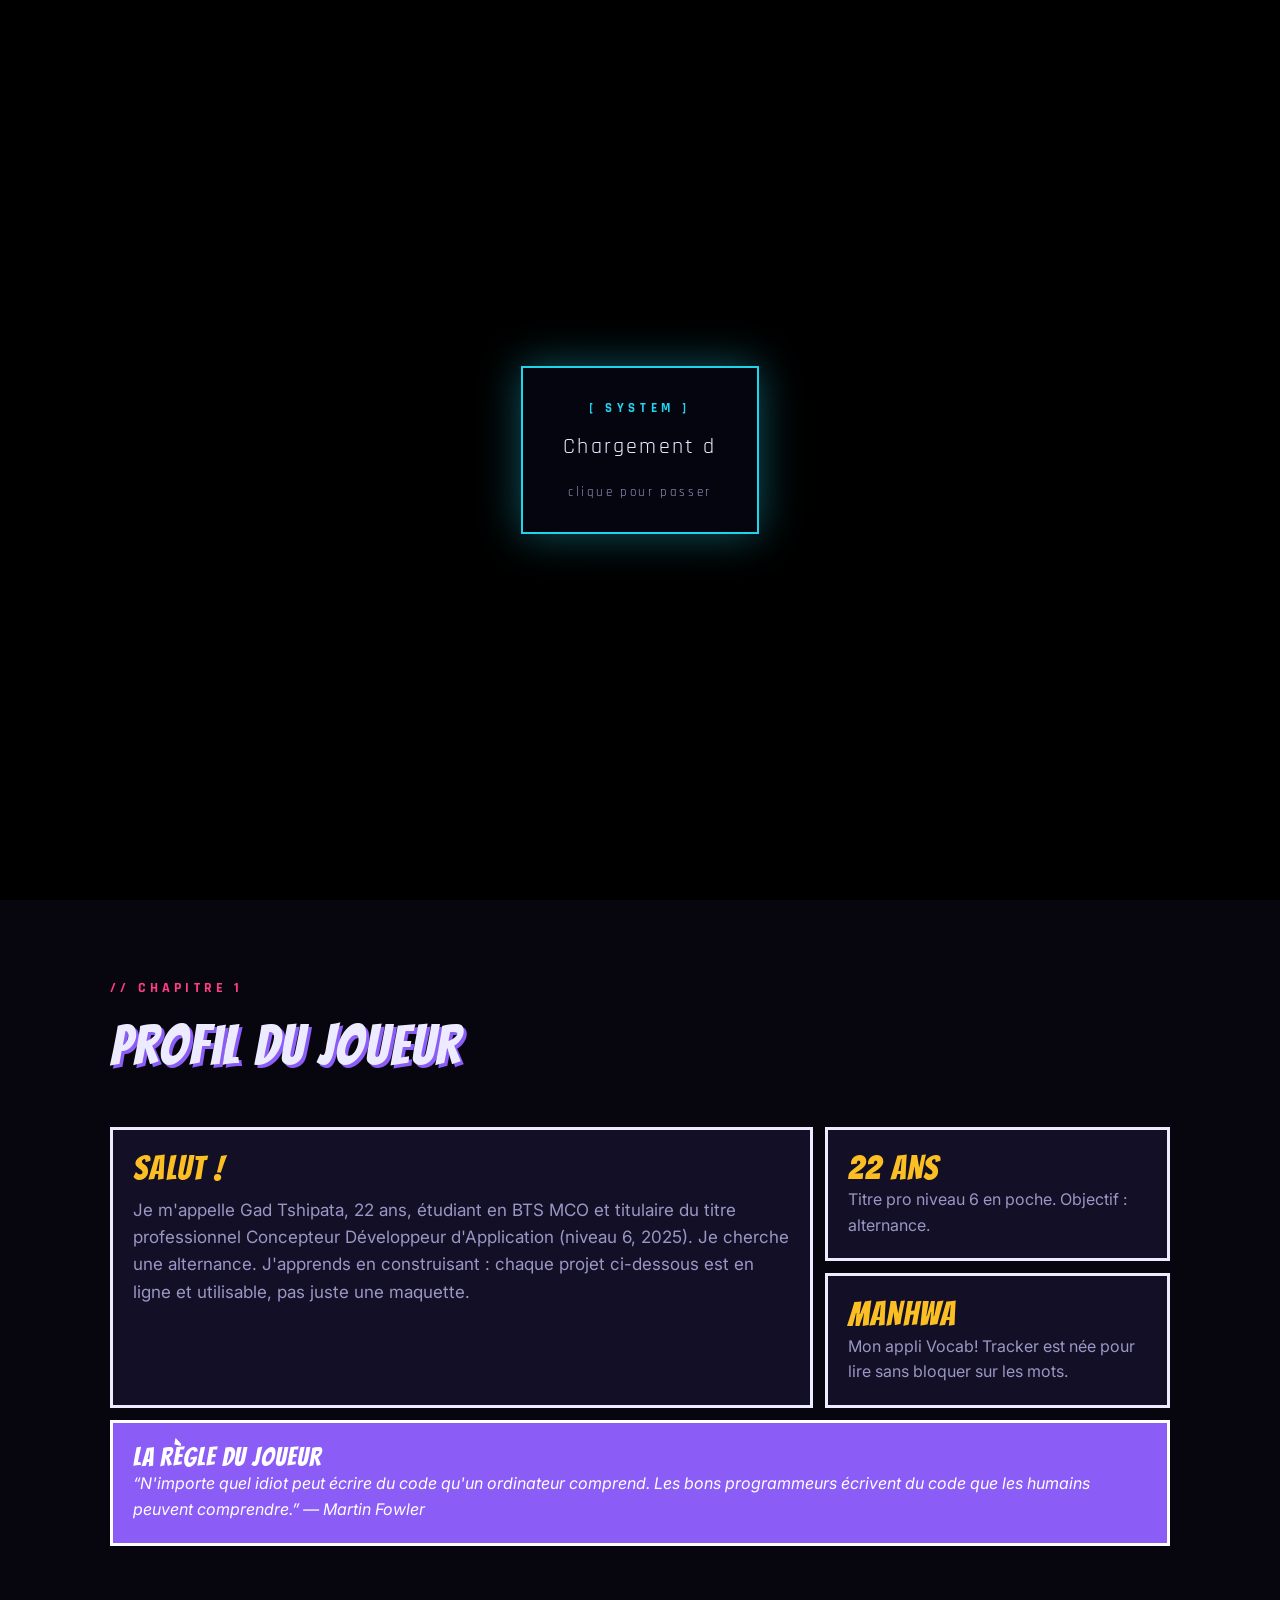
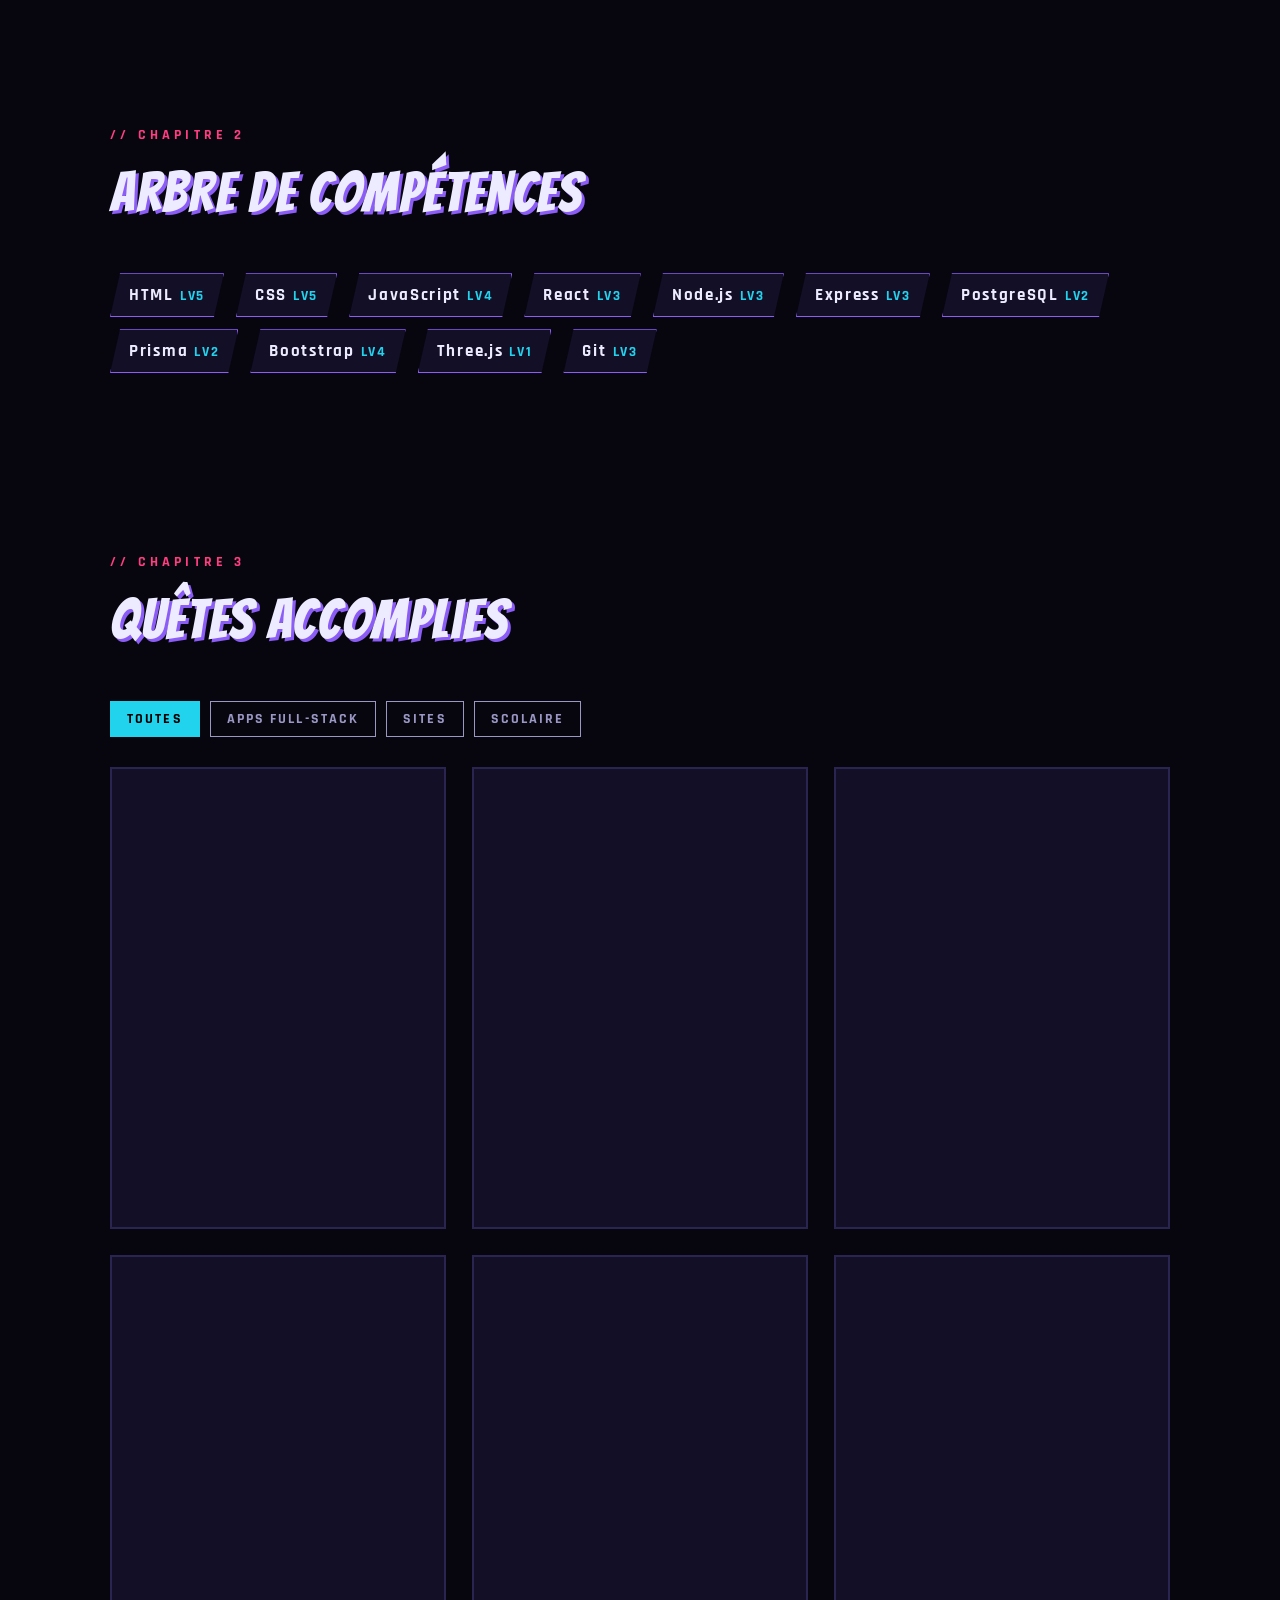
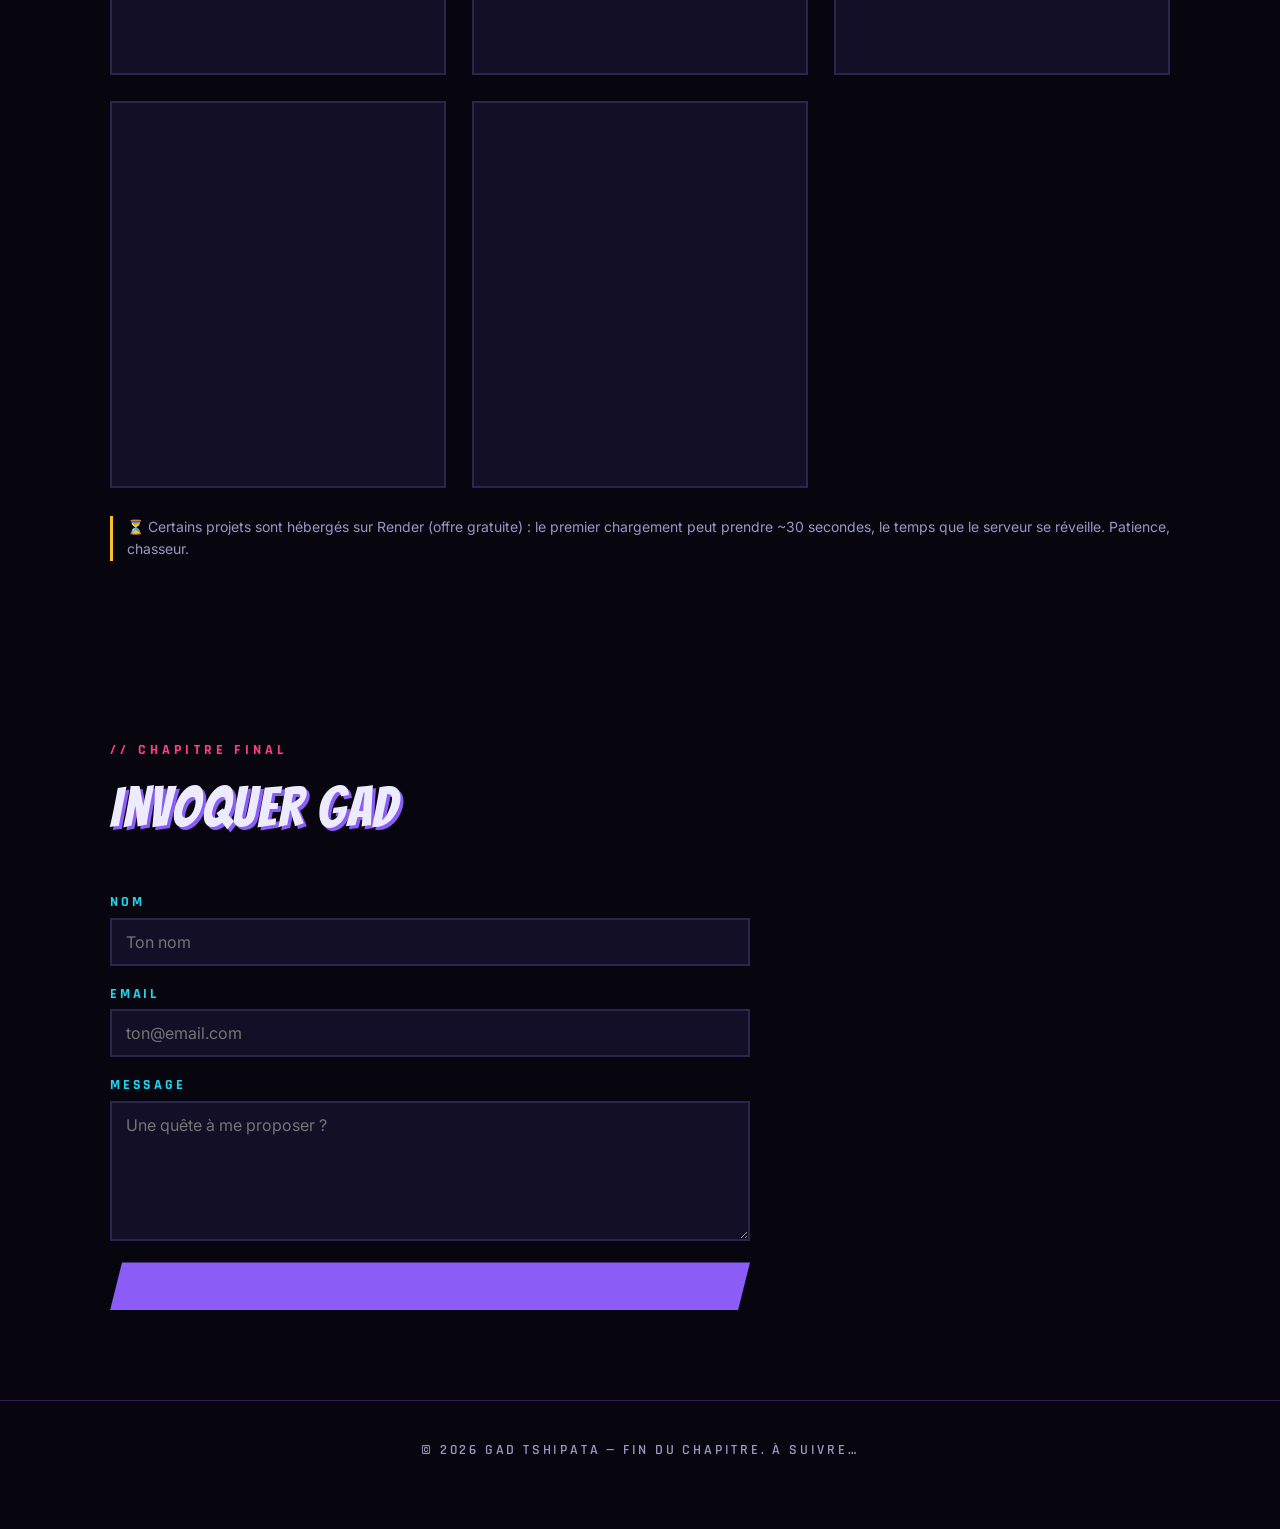
==== commit fd6efa8c: "Update CV from Canva and align profile text Co-Authored-By: Claude Sonnet 5.5 <noreply@anthropic.com" ====
--- a/portfolio/index.html
+++ b/portfolio/index.html
@@ -221,9 +221,9 @@
     <div class="manga reveal">
       <div class="pan a">
         <div class="sfx">SALUT !</div>
-        <p>Je m'appelle Gad Tshipata, 22 ans, et je me suis lancé dans le développement web. J'apprends en construisant : chaque projet ci-dessous est en ligne et utilisable, pas juste une maquette.</p>
+        <p>Je m'appelle Gad Tshipata, 22 ans, étudiant en BTS MCO et titulaire du titre professionnel Concepteur Développeur d'Application (niveau 6, 2025). Je cherche une alternance. J'apprends en construisant : chaque projet ci-dessous est en ligne et utilisable, pas juste une maquette.</p>
       </div>
-      <div class="pan b"><div class="sfx">22 ANS</div><p>Première arme : HTML & CSS. Aujourd'hui : full-stack.</p></div>
+      <div class="pan b"><div class="sfx">22 ANS</div><p>Titre pro niveau 6 en poche. Objectif : alternance.</p></div>
       <div class="pan c"><div class="sfx">MANHWA</div><p>Mon appli Vocab! Tracker est née pour lire sans bloquer sur les mots.</p></div>
       <div class="pan d"><div class="sfx" style="font-size:26px">LA RÈGLE DU JOUEUR</div><p id="quote">“N'importe quel idiot peut écrire du code qu'un ordinateur comprend. Les bons programmeurs écrivent du code que les humains peuvent comprendre.” — Martin Fowler</p></div>
     </div>
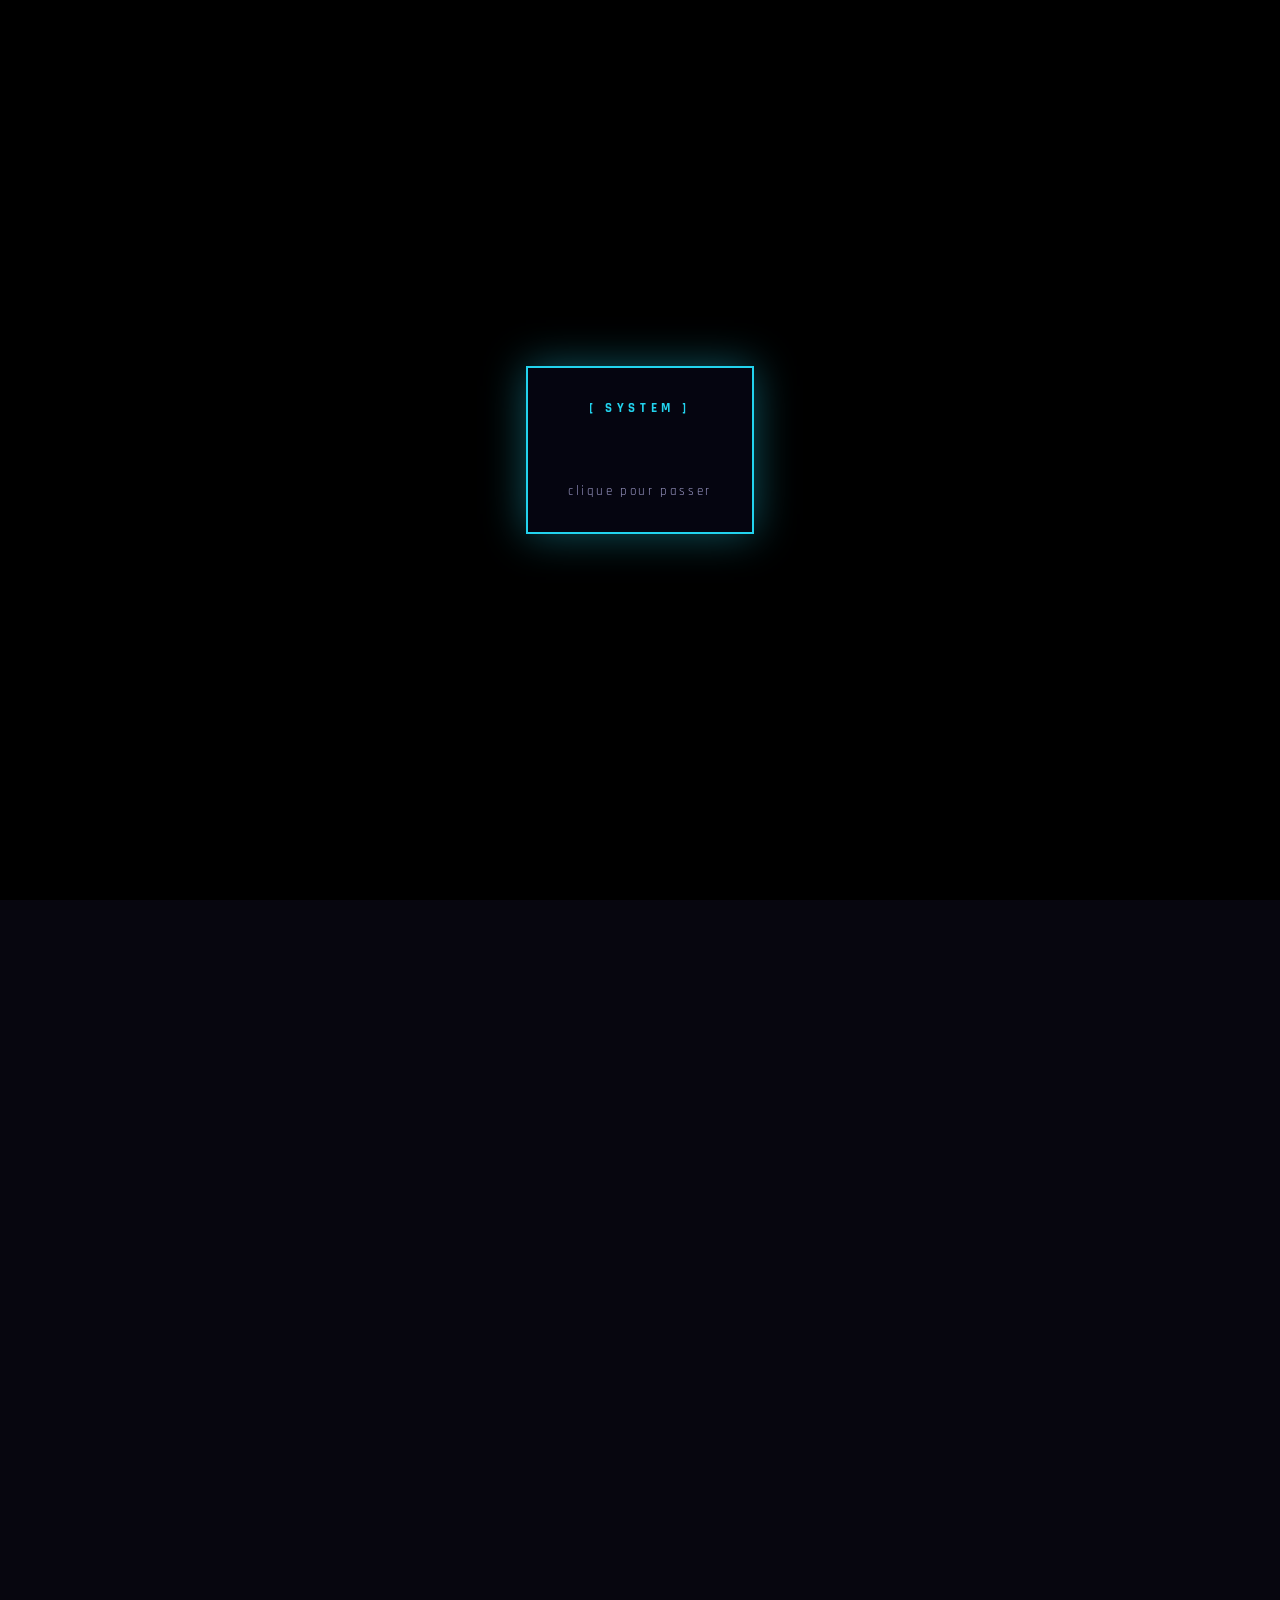
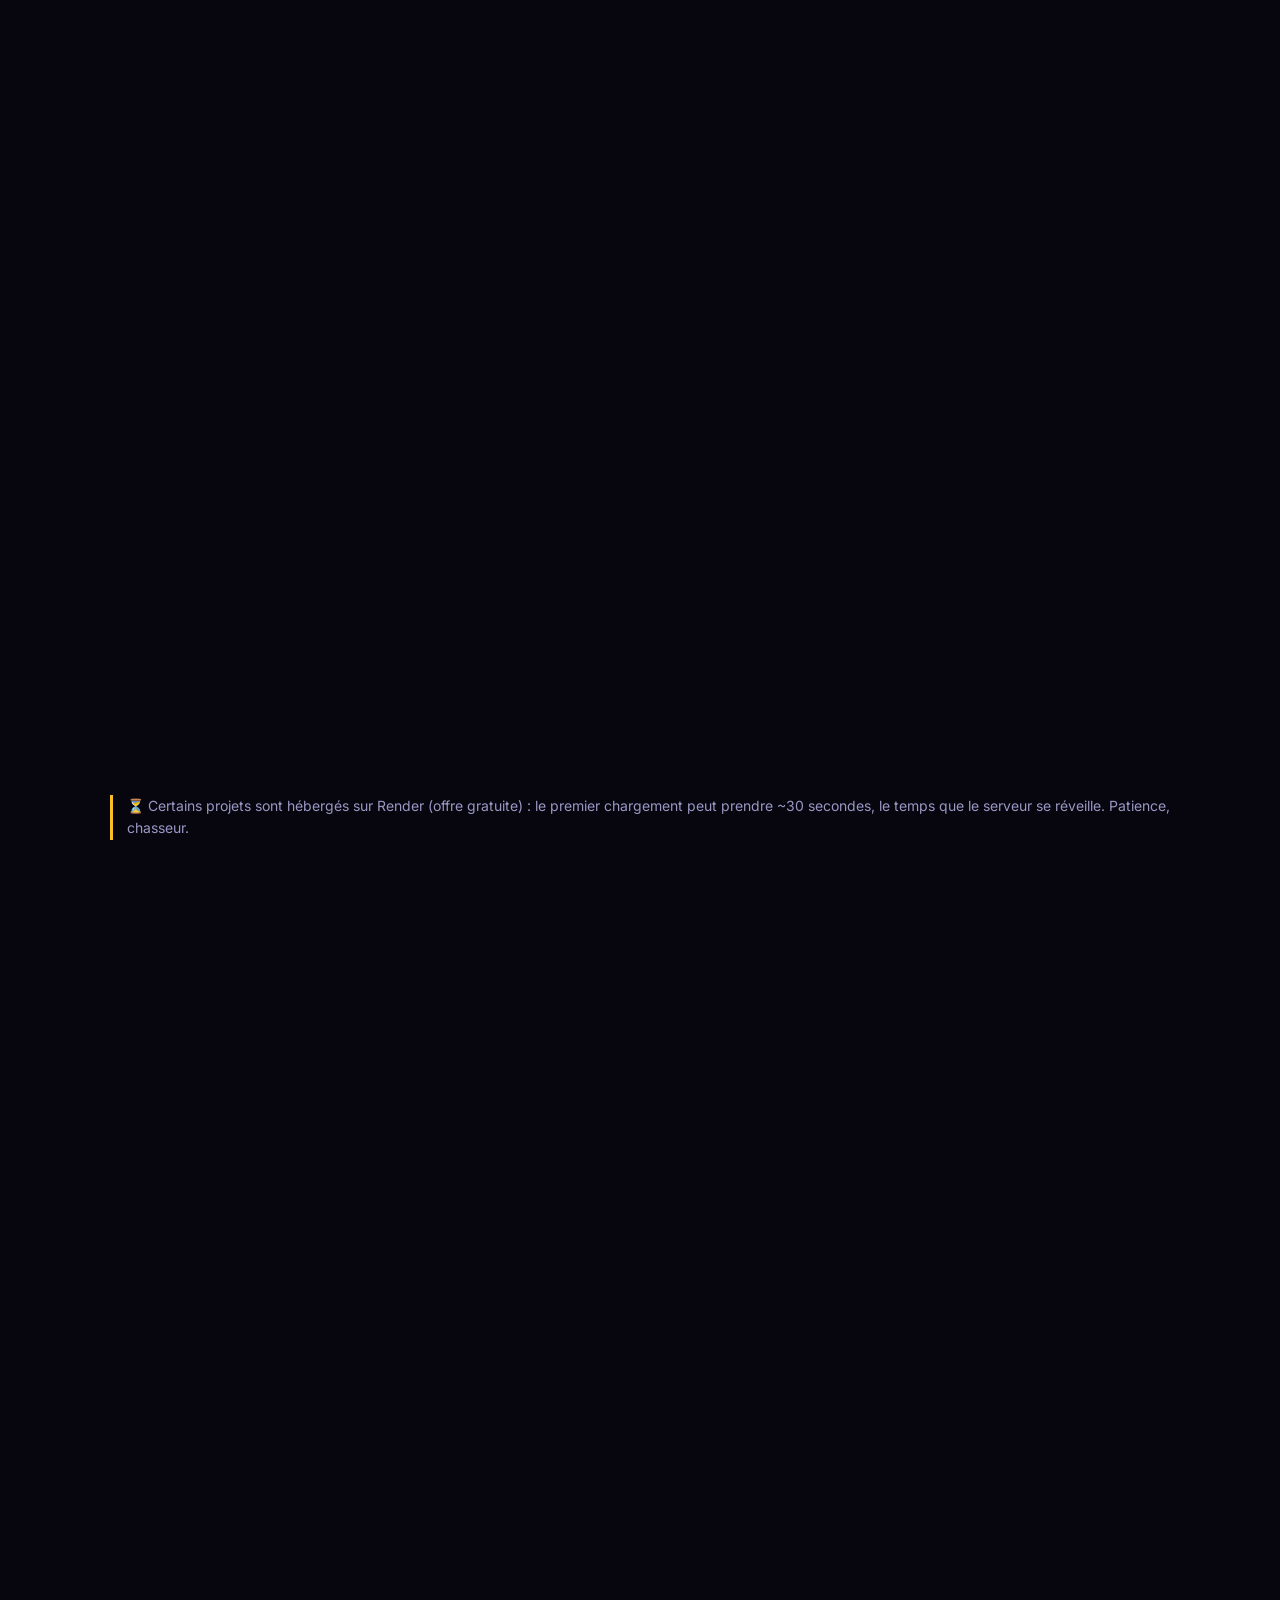
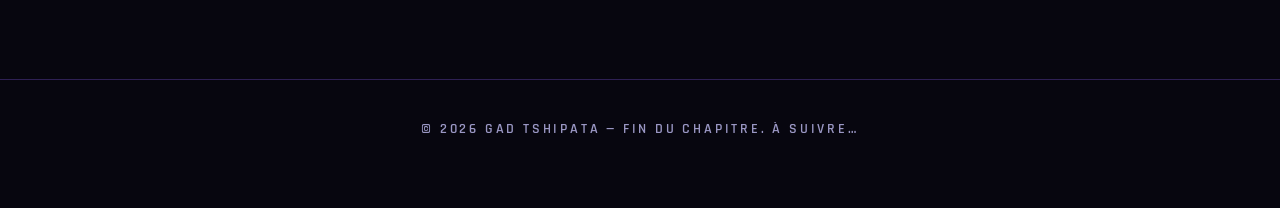
==== commit d1c68d92: "Add Saint-Valentin project Co-Authored-By: Claude Sonnet 5.5 <noreply@anthropic.com>" ====
--- a/portfolio/index.html
+++ b/portfolio/index.html
@@ -299,6 +299,10 @@
   {name:"Boutique Pierre de Maere",rank:"B",cat:"site",c:["#ec4899","#4c1d95"],big:"SHOP",
    desc:"Site de boutique pour l'artiste Pierre de Maere : vitrine produits au look soigné.",
    tags:["HTML","CSS","JS","Netlify"],live:"https://site-www.netlify.app/"},
+  {name:"Saint-Valentin",rank:"C",cat:"site",c:["#f43f5e","#9d174d"],big:"LOVE
+QUEST",
+   desc:"Page « Veux-tu être ma Valentine ? » : un petit site HTML/CSS tout simple avec une touche de tendresse.",
+   tags:["HTML","CSS","Netlify"],live:"https://deploy-preview-1--saint-vallentin.netlify.app/"},
   {name:"Projet Bootstrap",rank:"C",cat:"school",img:"img/boostrap.png",
    desc:"Premier donjon : une page responsive construite avec Bootstrap en cours.",
    tags:["Bootstrap","Responsive"],live:"https://projet-boostrap-gad.netlify.app/"},
@@ -363,7 +367,7 @@
   if(!skipped)closeIntro();
 })();
 let heroDone=false;
-function heroType(){if(heroDone)return;heroDone=true;type($('#sys'),'[SYSTEM] Joueur détecté : GAD — 5 quêtes actives',28)}
+function heroType(){if(heroDone)return;heroDone=true;type($('#sys'),'[SYSTEM] Joueur détecté : GAD — 9 quêtes actives',28)}
 
 /* rotating word */
 const words=['évolution','mode éveillé','niveau sup','full-stack','manhwa mode'];let wi=0;
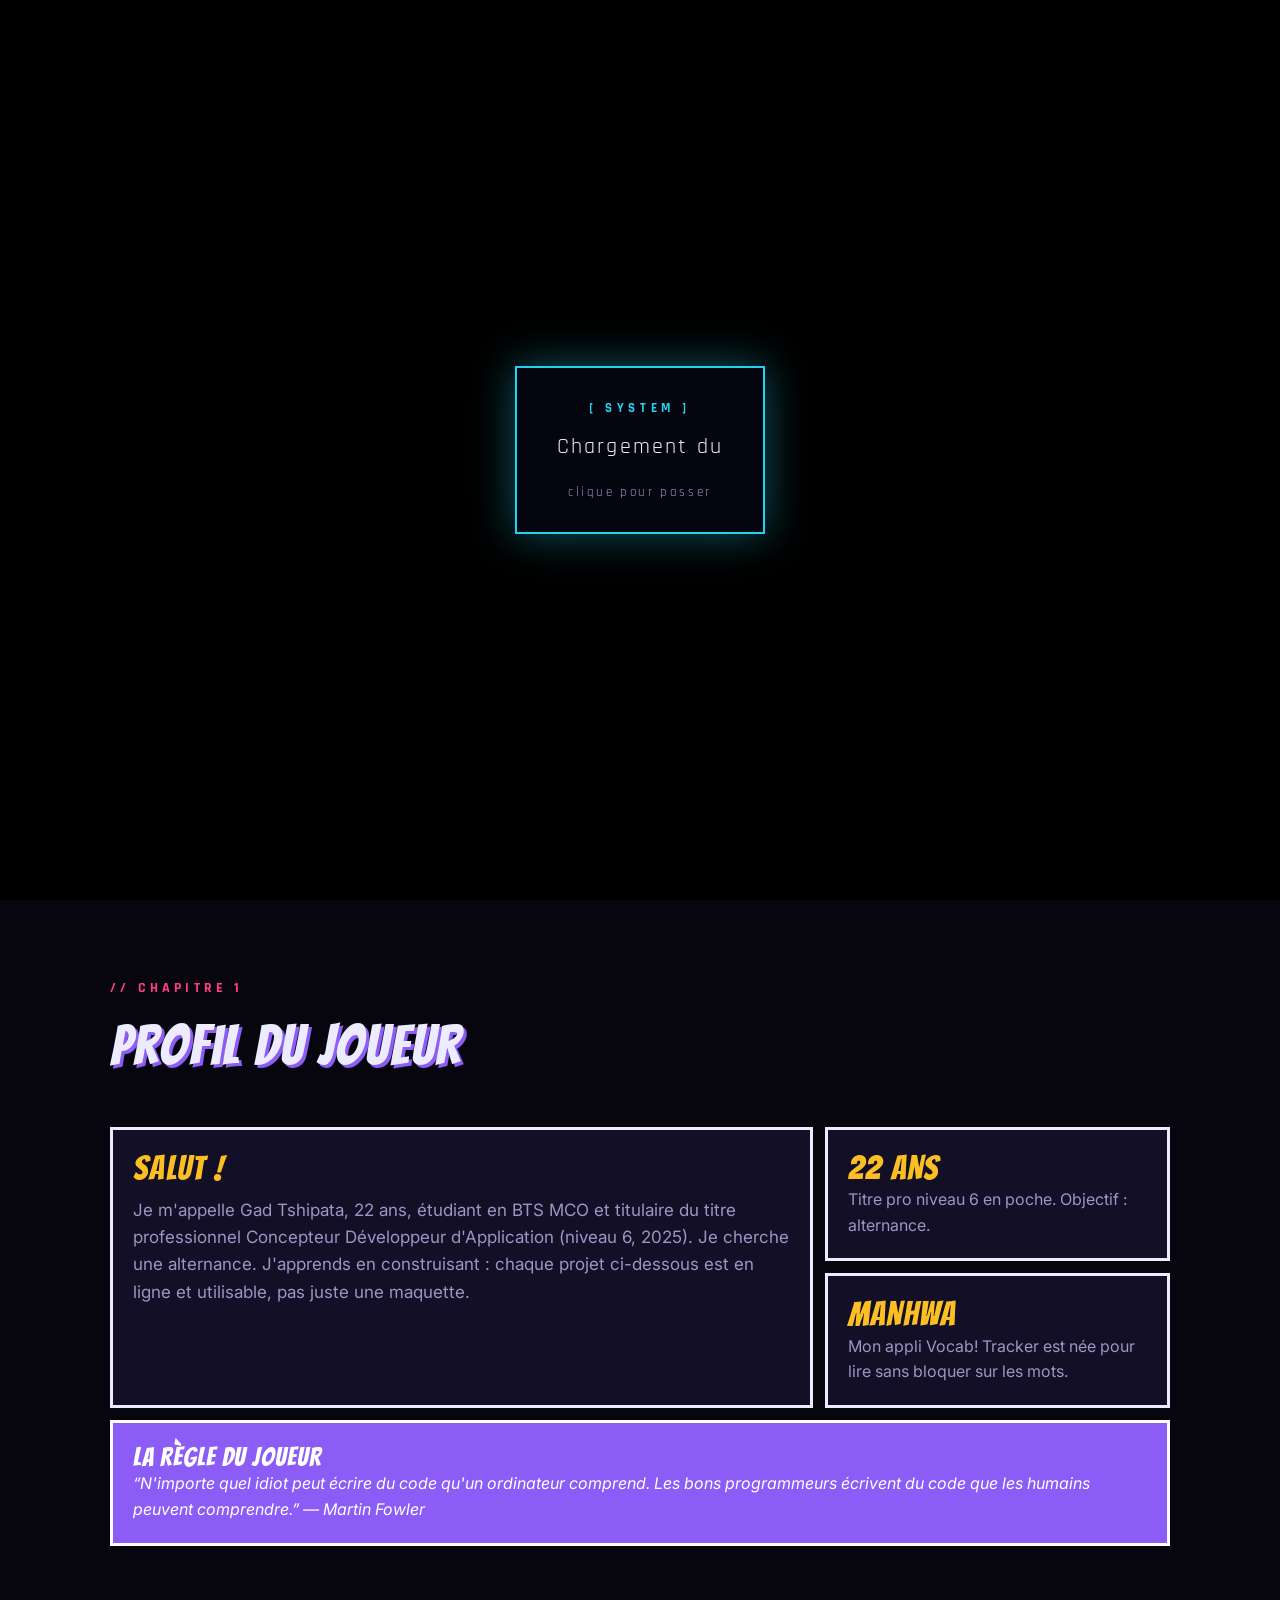
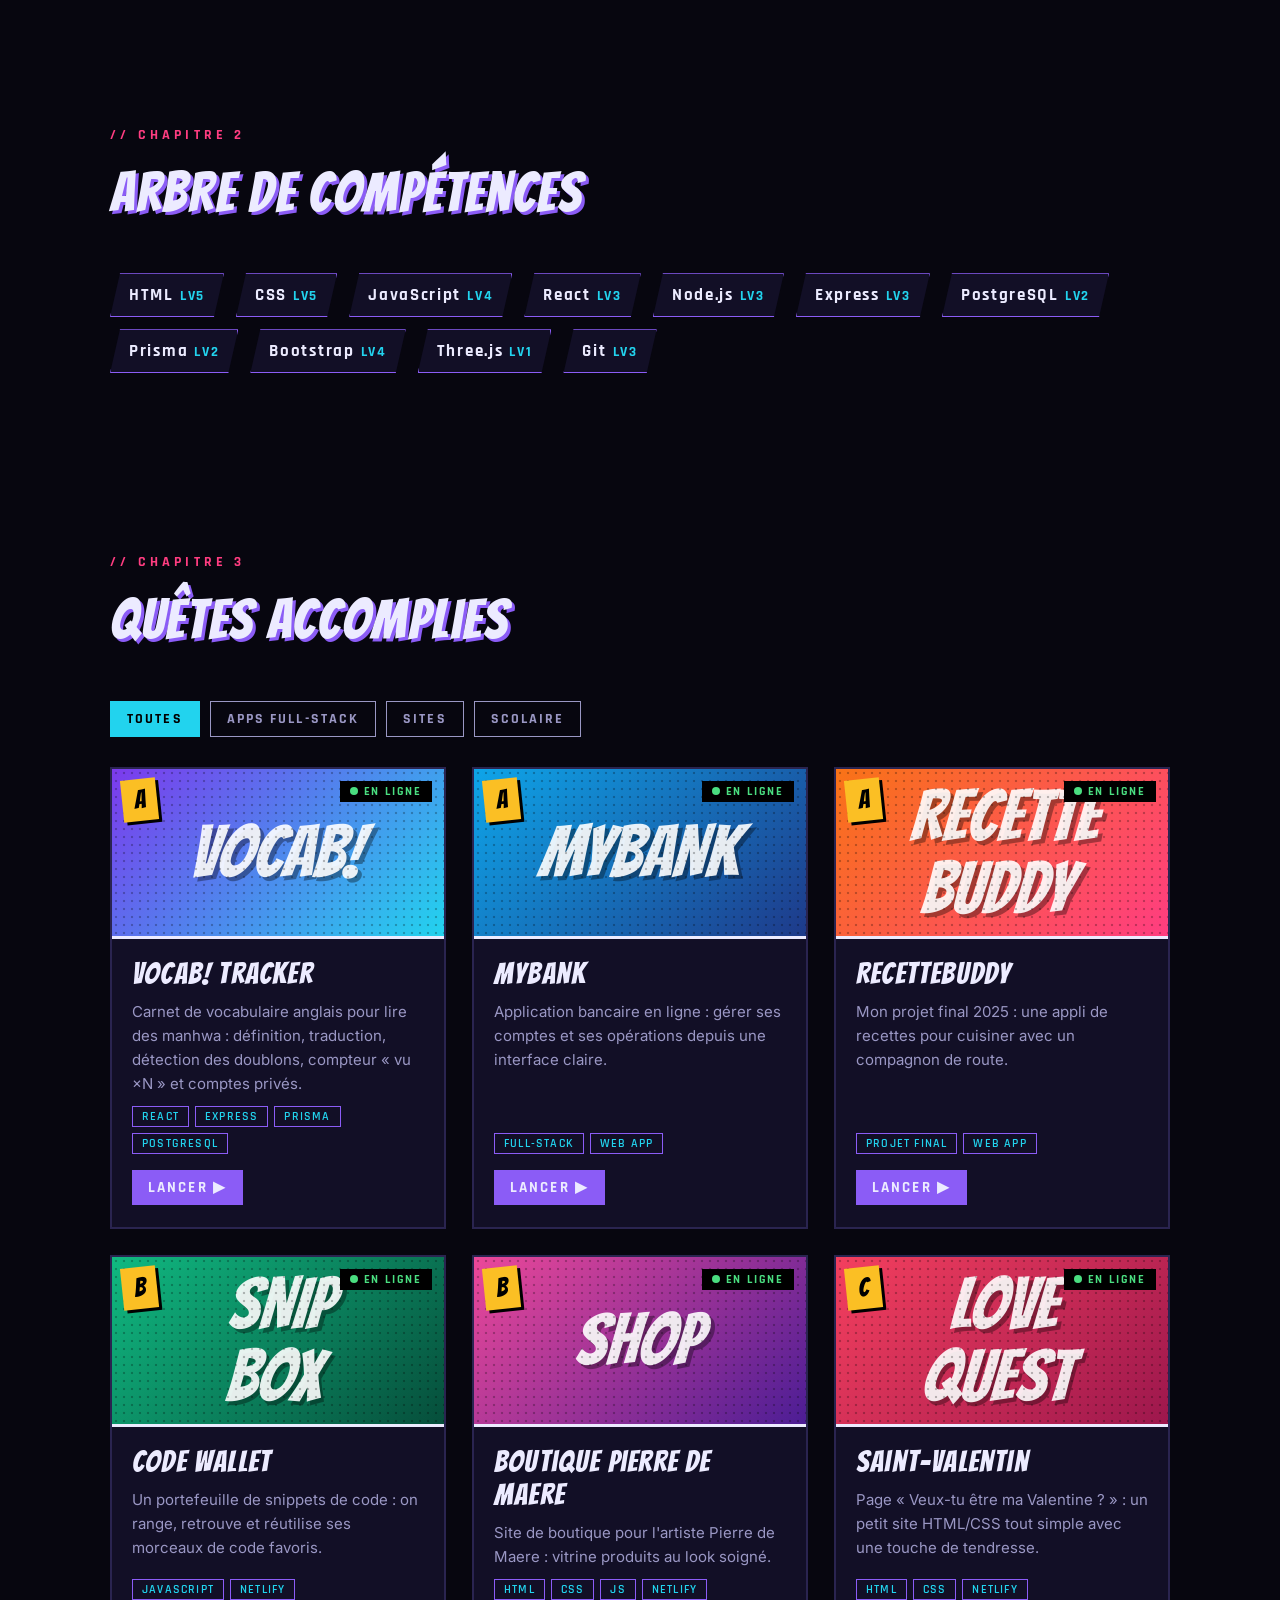
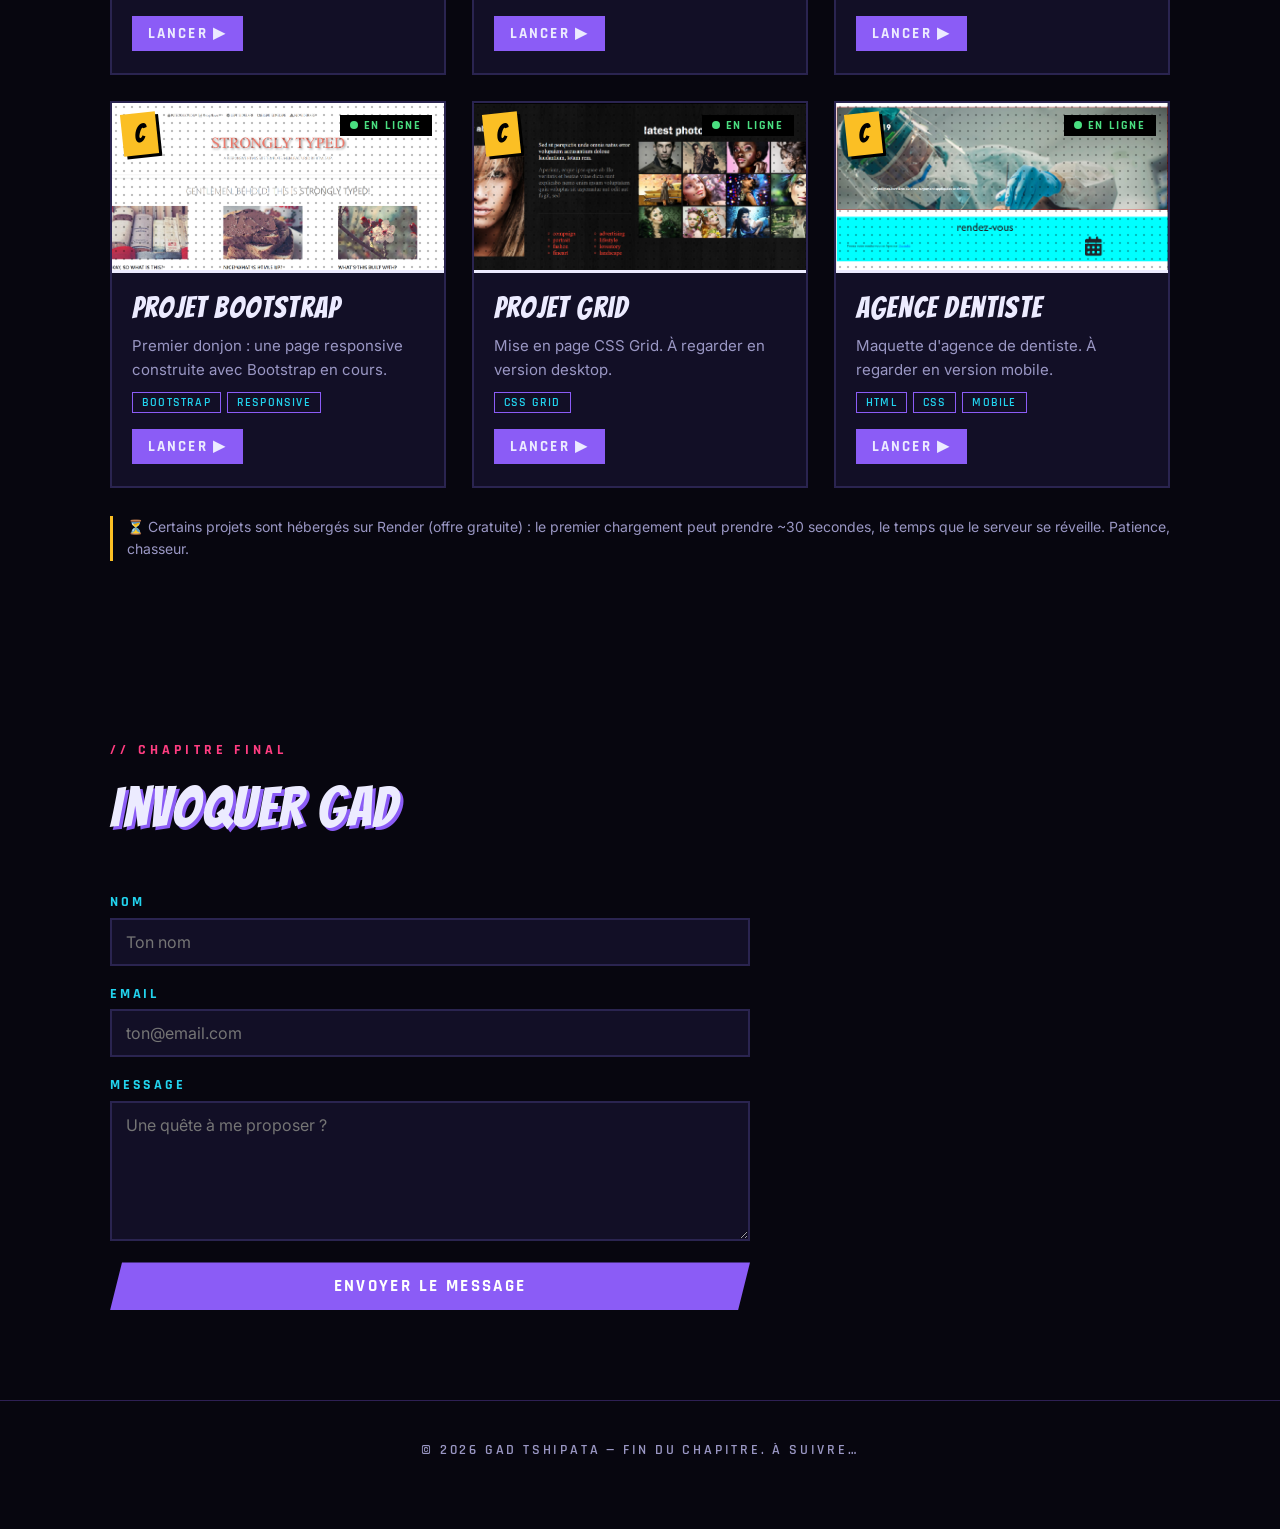
==== commit 36ec44d3: "Fix line break in Saint-Valentin card title Co-Authored-By: Claude Sonnet 5.5 <noreply@anthropic.com" ====
--- a/portfolio/index.html
+++ b/portfolio/index.html
@@ -299,8 +299,7 @@
   {name:"Boutique Pierre de Maere",rank:"B",cat:"site",c:["#ec4899","#4c1d95"],big:"SHOP",
    desc:"Site de boutique pour l'artiste Pierre de Maere : vitrine produits au look soigné.",
    tags:["HTML","CSS","JS","Netlify"],live:"https://site-www.netlify.app/"},
-  {name:"Saint-Valentin",rank:"C",cat:"site",c:["#f43f5e","#9d174d"],big:"LOVE
-QUEST",
+  {name:"Saint-Valentin",rank:"C",cat:"site",c:["#f43f5e","#9d174d"],big:"LOVE\nQUEST",
    desc:"Page « Veux-tu être ma Valentine ? » : un petit site HTML/CSS tout simple avec une touche de tendresse.",
    tags:["HTML","CSS","Netlify"],live:"https://deploy-preview-1--saint-vallentin.netlify.app/"},
   {name:"Projet Bootstrap",rank:"C",cat:"school",img:"img/boostrap.png",
